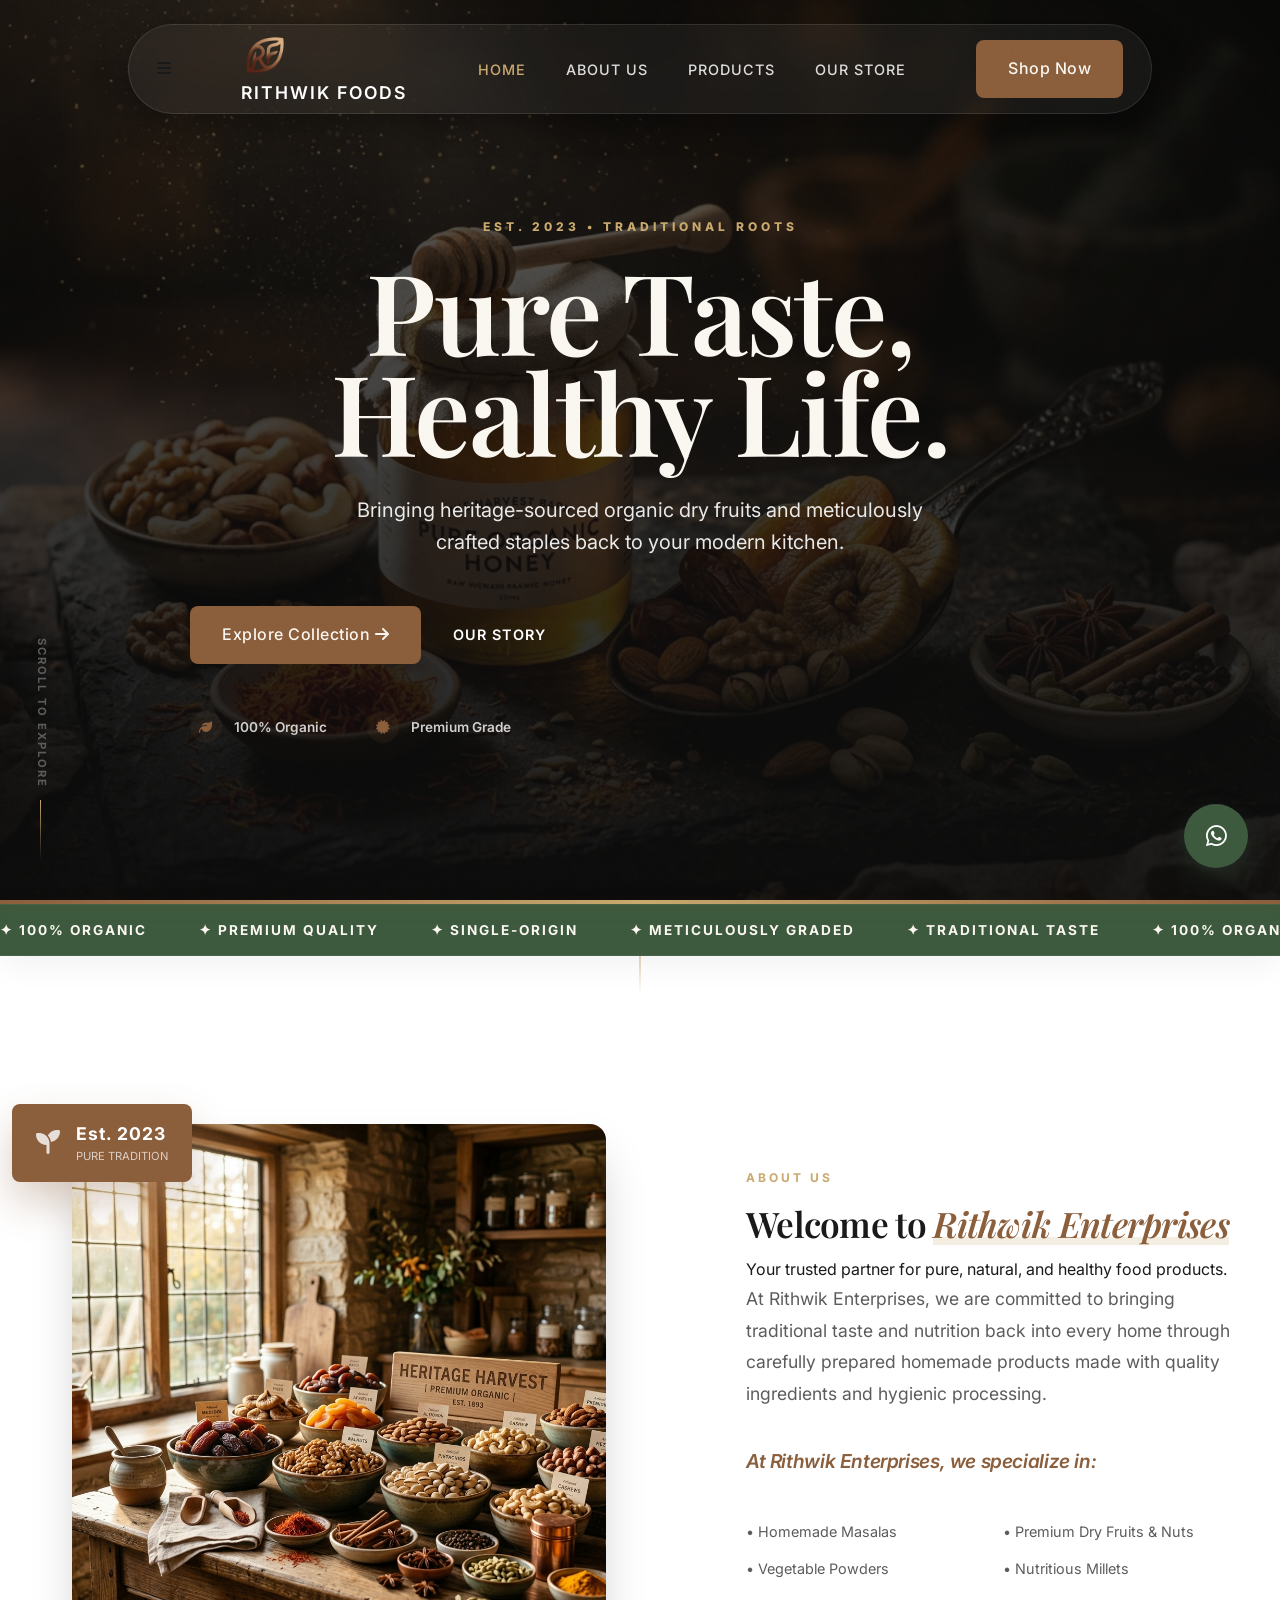
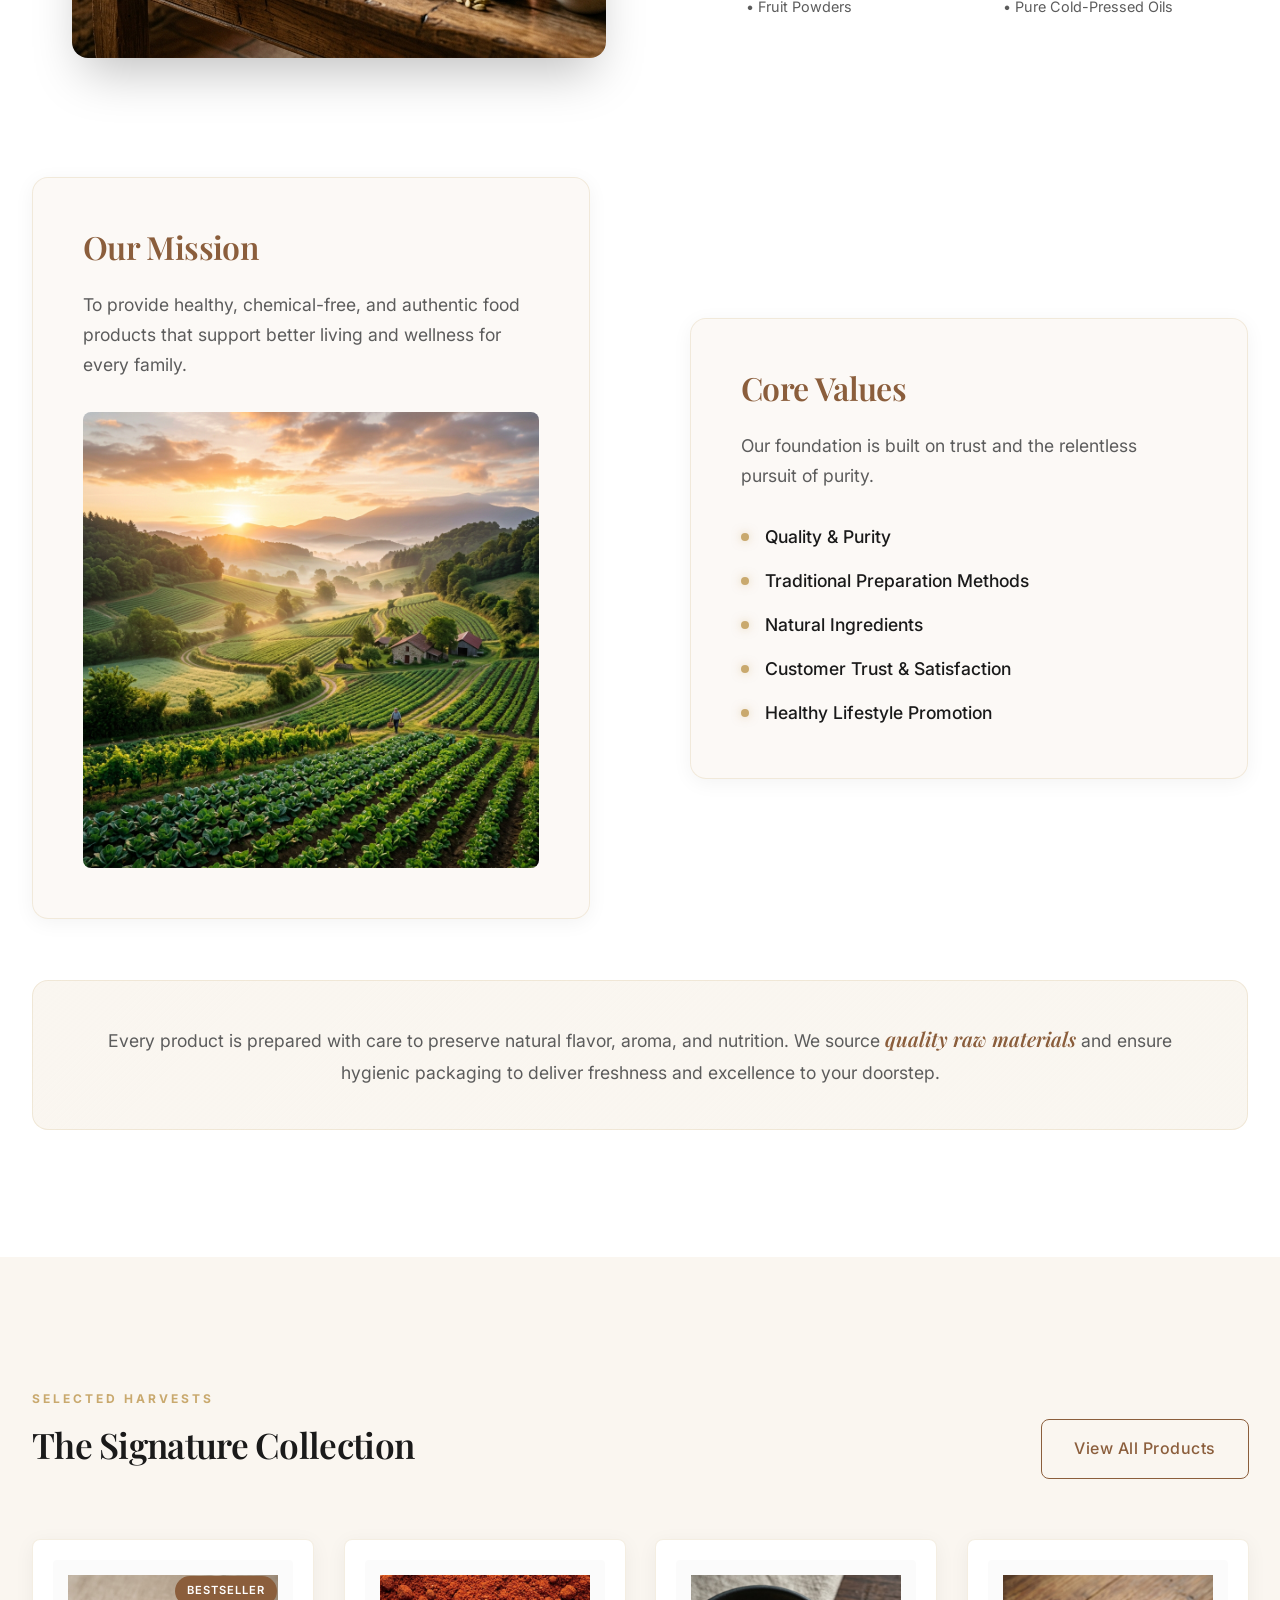
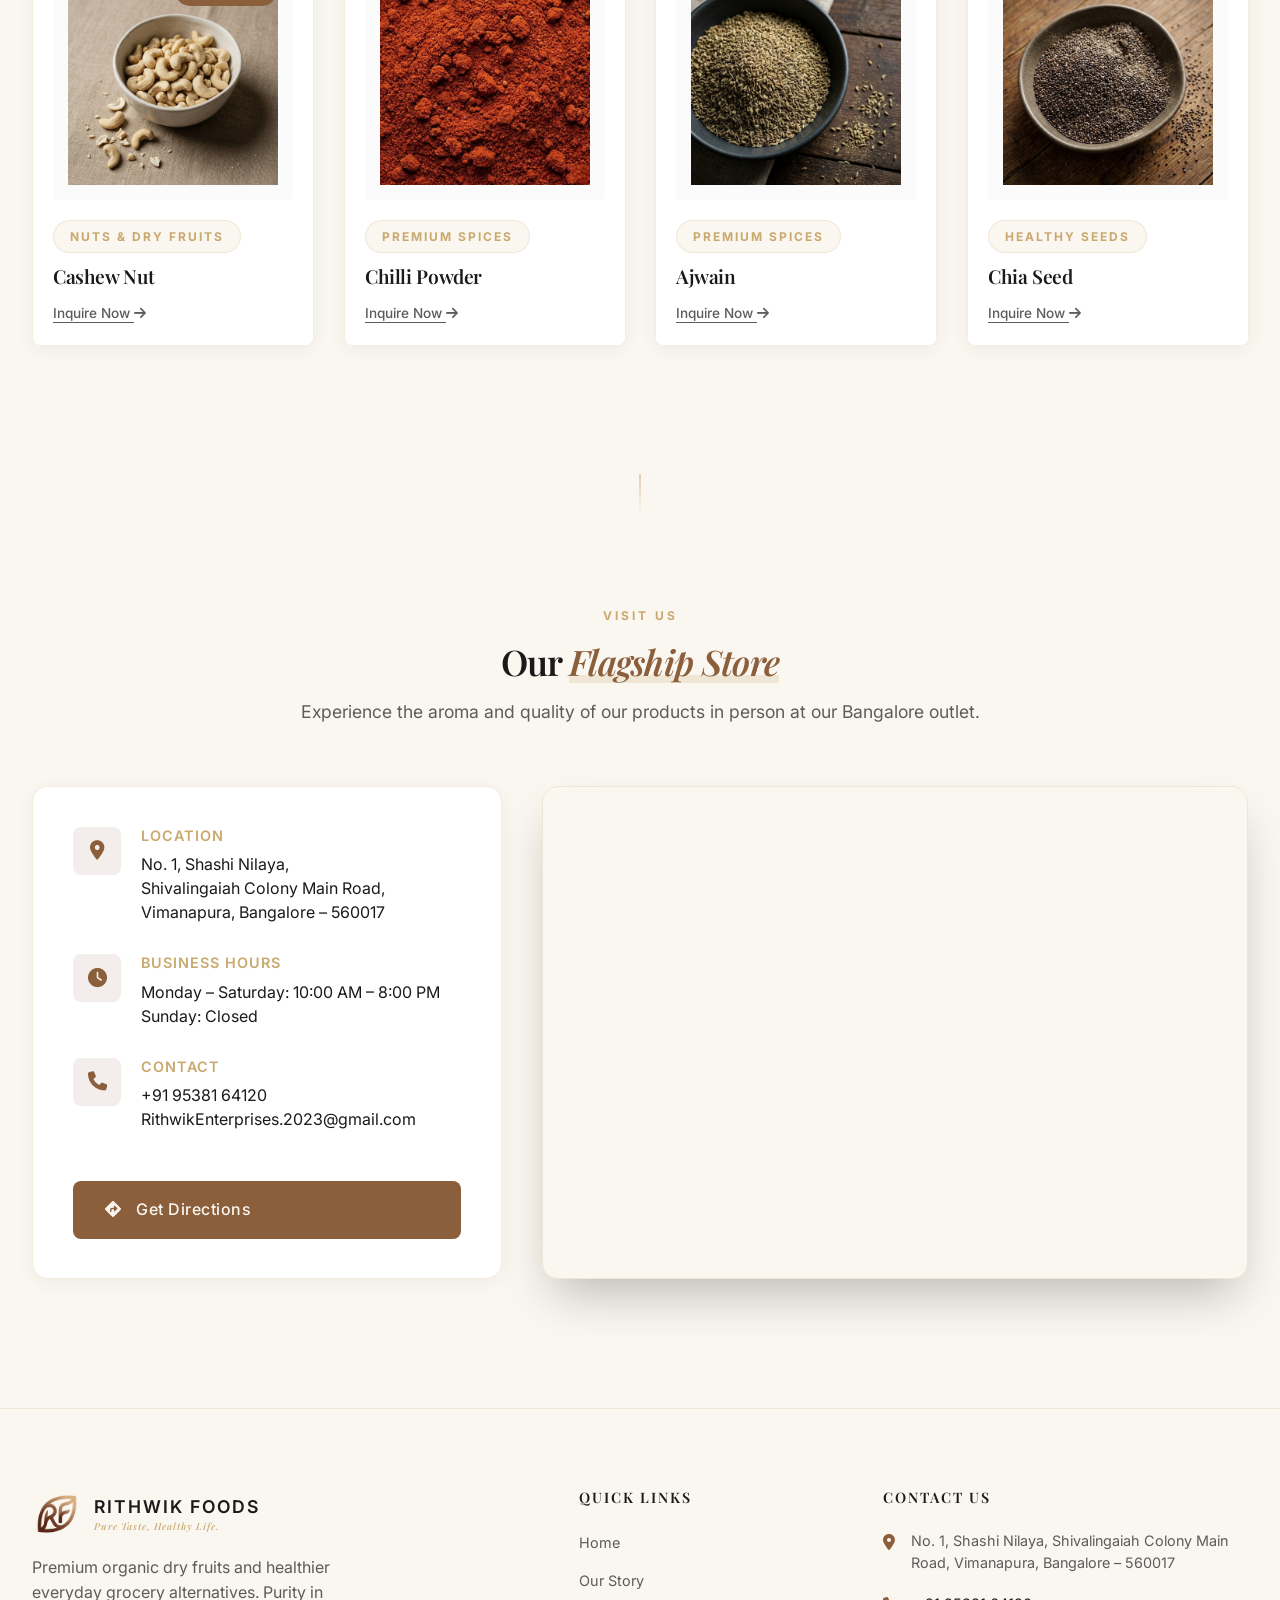
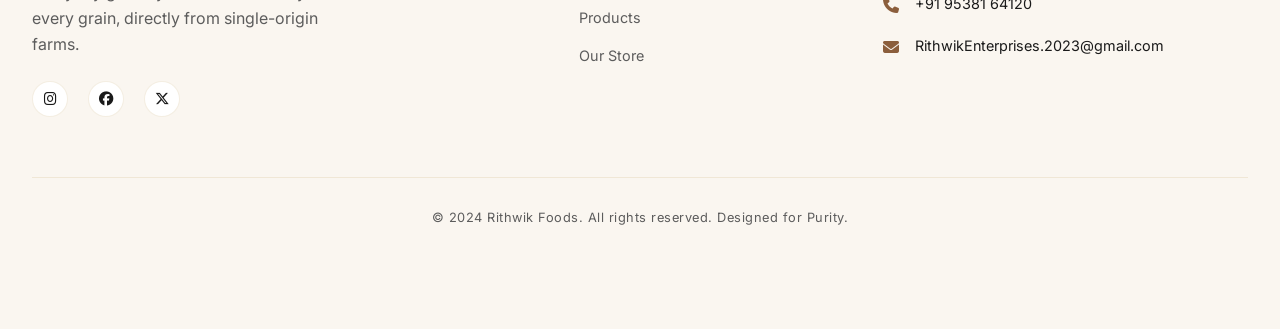
==== index.html @ e60eb33a "Initial commit - Premium Rithwik Foods Website" ====
<!DOCTYPE html>
<html lang="en">
<head>
    <meta charset="UTF-8">
    <meta name="viewport" content="width=device-width, initial-scale=1.0">
    <title>Rithwik Foods | Premium Organic Dry Fruits & Staples</title>
    <meta name="description" content="Discover the purity of heritage-sourced organic dry fruits, honey, and staples. Ethically sourced, meticulously graded.">
    <link rel="stylesheet" href="style.css">
    <link rel="stylesheet" href="https://cdnjs.cloudflare.com/ajax/libs/font-awesome/6.4.0/css/all.min.css">
</head>
<body class="">
    <!-- Header -->
    <div class="nav-wrapper">
        <header id="main-header" class="glass">
            <div class="container nav-container">
                <div class="mobile-toggle">
                    <i class="fa-solid fa-bars"></i>
                </div>
                <a href="index.html" class="logo magnetic">
                    <img src="RF_Logo.png" alt="Rithwik Foods Logo" class="logo-img">
                    <span>RITHWIK FOODS</span>
                </a>
                <nav class="nav-links">
                    <a href="index.html" class="nav-link active">Home</a>
                    <a href="#about" class="nav-link">About Us</a>
                    <a href="collection.html" class="nav-link">Products</a>
                    <a href="#store" class="nav-link">Our Store</a>
                </nav>
                <div class="nav-actions">
                    <a href="collection.html" class="btn btn-primary btn-shop-desktop magnetic">Shop Now</a>
                </div>
            </div>
        </header>
    </div>

    <!-- Premium Hero Section -->
    <section class="hero-premium">
        <div class="hero-background-glow"></div>
        <div class="hero-shape-overlay"></div>
        <div class="container">
            <div class="hero-premium-content">
                <div class="hero-text-content reveal reveal-up">
                    <div class="hero-eyebrow">EST. 2023 • TRADITIONAL ROOTS</div>
                    <h1 class="hero-title-main">
                        <span class="text-line">Pure Taste,</span>
                        <span class="text-line italic-line">Healthy Life.</span>
                    </h1>
                    <p class="hero-subtitle">Bringing heritage-sourced organic dry fruits and meticulously crafted staples back to your modern kitchen.</p>
                    <div class="hero-actions">
                        <div class="action-group">
                            <a href="collection.html" class="btn btn-primary magnetic">
                                <span>Explore Collection</span>
                                <i class="fa-solid fa-arrow-right"></i>
                            </a>
                            <a href="#about" class="btn btn-link" style="color: white;">Our Story</a>
                        </div>
                        <div class="hero-credentials">
                            <div class="cred-item">
                                <span class="cred-icon"><i class="fa-solid fa-leaf"></i></span>
                                <span style="color: rgba(255,255,255,0.8);">100% Organic</span>
                            </div>
                            <div class="cred-item">
                                <span class="cred-icon"><i class="fa-solid fa-certificate"></i></span>
                                <span style="color: rgba(255,255,255,0.8);">Premium Grade</span>
                            </div>
                        </div>
                    </div>
                </div>
            </div>
        </div>
        <div class="hero-scroll-indicator">
            <span class="scroll-text">Scroll to Explore</span>
            <div class="scroll-line"></div>
        </div>
    </section>
    
    <!-- Brand Strip -->
    <div class="brand-strip"></div>

    <!-- Marquee Strip -->
    <div class="marquee-strip">
        <div class="marquee-content">
            <span>✦ 100% ORGANIC</span>
            <span>✦ PREMIUM QUALITY</span>
            <span>✦ SINGLE-ORIGIN</span>
            <span>✦ METICULOUSLY GRADED</span>
            <span>✦ TRADITIONAL TASTE</span>
            <span>✦ 100% ORGANIC</span>
            <span>✦ PREMIUM QUALITY</span>
            <span>✦ SINGLE-ORIGIN</span>
            <span>✦ METICULOUSLY GRADED</span>
            <span>✦ TRADITIONAL TASTE</span>
            <span>✦ 100% ORGANIC</span>
            <span>✦ PREMIUM QUALITY</span>
            <span>✦ SINGLE-ORIGIN</span>
            <span>✦ METICULOUSLY GRADED</span>
            <span>✦ TRADITIONAL TASTE</span>
        </div>
    </div>
    <!-- Editorial Heritage Section -->
    <section id="about" class="editorial-section section-padding">
        <div class="section-connector"></div>
        <div class="container">
            <div class="editorial-grid" style="margin-bottom: 80px;">
                <div class="editorial-image-wrapper reveal reveal-left">
                    <div class="editorial-image-composition">
                        <div class="image-main">
                            <img src="about_heritage_rithwik_1778415149823.png" alt="Rithwik Heritage">
                        </div>
                        <div class="editorial-badge-premium">
                            <div class="badge-icon"><i class="fa-solid fa-seedling"></i></div>
                            <div class="badge-text">
                                <strong>Est. 2023</strong>
                                <span>Pure Tradition</span>
                            </div>
                        </div>
                    </div>
                </div>
                
                <div class="editorial-content reveal reveal-right stagger-1">
                    <div class="section-badge">About Us</div>
                    <h2 class="section-title">Welcome to <span class="text-highlight">Rithwik Enterprises</span></h2>
                    <p class="editorial-lead">Your trusted partner for pure, natural, and healthy food products.</p>
                    <p class="editorial-body">At Rithwik Enterprises, we are committed to bringing traditional taste and nutrition back into every home through carefully prepared homemade products made with quality ingredients and hygienic processing.</p>
                    
                    <div class="about-specialization">
                        <h4 style="margin-bottom: 24px; color: var(--color-primary); font-size: 1.2rem; font-family: var(--font-serif); font-style: italic;">At Rithwik Enterprises, we specialize in:</h4>
                        <div class="editorial-features" style="grid-template-columns: 1fr 1fr; display: grid; gap: 12px;">
                            <div class="feature-item">
                                <div class="feature-text"><p>• Homemade Masalas</p></div>
                                <div class="feature-text"><p>• Vegetable Powders</p></div>
                                <div class="feature-text"><p>• Fruit Powders</p></div>
                            </div>
                            <div class="feature-item">
                                <div class="feature-text"><p>• Premium Dry Fruits & Nuts</p></div>
                                <div class="feature-text"><p>• Nutritious Millets</p></div>
                                <div class="feature-text"><p>• Pure Cold-Pressed Oils</p></div>
                            </div>
                        </div>
                    </div>
                </div>
            </div>

            <div class="about-grid reveal reveal-up">
                <div class="about-card">
                    <h3 class="card-title">Our Mission</h3>
                    <p class="mission-text">To provide healthy, chemical-free, and authentic food products that support better living and wellness for every family.</p>
                    <div class="image-container" style="border-radius: var(--rounded-md); overflow: hidden; margin-top: 20px;">
                        <img src="mission_bg_rithwik_1778415164890.png" alt="Our Mission">
                    </div>
                </div>
                <div class="about-card">
                    <h3 class="card-title">Core Values</h3>
                    <p class="mission-text">Our foundation is built on trust and the relentless pursuit of purity.</p>
                    <ul class="premium-list">
                        <li><span class="list-dot"></span> Quality & Purity</li>
                        <li><span class="list-dot"></span> Traditional Preparation Methods</li>
                        <li><span class="list-dot"></span> Natural Ingredients</li>
                        <li><span class="list-dot"></span> Customer Trust & Satisfaction</li>
                        <li><span class="list-dot"></span> Healthy Lifestyle Promotion</li>
                    </ul>
                </div>
            </div>

            <div class="about-closing reveal reveal-up" style="margin-top: 60px;">
                <p>Every product is prepared with care to preserve natural flavor, aroma, and nutrition. We source <span class="highlight-text" style="color: var(--color-primary); font-weight: 600;">quality raw materials</span> and ensure hygienic packaging to deliver freshness and excellence to your doorstep.</p>
            </div>
        </div>
    </section>

    <!-- Refined Collection Preview -->
    <section class="collection-section section-padding">
        <div class="container">
            <div class="collection-header reveal reveal-up">
                <div class="collection-header-text">
                    <div class="section-badge">Selected Harvests</div>
                    <h2 class="section-title">The Signature Collection</h2>
                </div>
                <a href="collection.html" class="btn btn-outline magnetic">View All Products</a>
            </div>

            <div class="premium-products-grid">
                <!-- Product 1 -->
                <div class="product-card-premium reveal reveal-up stagger-1">
                    <div class="image-container">
                        <img src="assets/collection/Cashew nut.png" alt="Cashew Nut">
                        <div class="card-badge">Bestseller</div>
                    </div>
                    <div class="card-content">
                        <span class="category-tag">Nuts & Dry Fruits</span>
                        <h3>Cashew Nut</h3>
                        <a href="https://wa.me/919538164120" class="inquire-link">Inquire Now <i class="fa-solid fa-arrow-right"></i></a>
                    </div>
                </div>
                <!-- Product 2 -->
                <div class="product-card-premium reveal reveal-up stagger-2">
                    <div class="image-container">
                        <img src="assets/collection/Chilli powder.png" alt="Chilli Powder">
                    </div>
                    <div class="card-content">
                        <span class="category-tag">Premium Spices</span>
                        <h3>Chilli Powder</h3>
                        <a href="https://wa.me/919538164120" class="inquire-link">Inquire Now <i class="fa-solid fa-arrow-right"></i></a>
                    </div>
                </div>
                <!-- Product 3 -->
                <div class="product-card-premium reveal reveal-up stagger-3">
                    <div class="image-container">
                        <img src="assets/collection/Ajwain.png" alt="Ajwain">
                    </div>
                    <div class="card-content">
                        <span class="category-tag">Premium Spices</span>
                        <h3>Ajwain</h3>
                        <a href="https://wa.me/919538164120" class="inquire-link">Inquire Now <i class="fa-solid fa-arrow-right"></i></a>
                    </div>
                </div>
                <!-- Product 4 -->
                <div class="product-card-premium reveal reveal-up stagger-4">
                    <div class="image-container">
                        <img src="assets/collection/Chia seed.png" alt="Chia Seed">
                    </div>
                    <div class="card-content">
                        <span class="category-tag">Healthy Seeds</span>
                        <h3>Chia Seed</h3>
                        <a href="https://wa.me/919538164120" class="inquire-link">Inquire Now <i class="fa-solid fa-arrow-right"></i></a>
                    </div>
                </div>
            </div>
        </div>
    </section>


    <!-- Our Store Section -->
    <section id="store" class="store-section section-padding">
        <div class="section-connector"></div>
        <div class="container">
            <div class="store-header reveal reveal-up">
                <div class="section-badge">Visit Us</div>
                <h2 class="section-title">Our <span class="text-highlight">Flagship Store</span></h2>
                <p class="store-lead">Experience the aroma and quality of our products in person at our Bangalore outlet.</p>
            </div>

            <div class="store-grid">
                <div class="store-info reveal reveal-left">
                    <div class="info-card">
                        <div class="info-item">
                            <div class="info-icon"><i class="fa-solid fa-location-dot"></i></div>
                            <div class="info-text">
                                <h4>Location</h4>
                                <p>No. 1, Shashi Nilaya,<br>Shivalingaiah Colony Main Road,<br>Vimanapura, Bangalore – 560017</p>
                            </div>
                        </div>
                        <div class="info-item">
                            <div class="info-icon"><i class="fa-solid fa-clock"></i></div>
                            <div class="info-text">
                                <h4>Business Hours</h4>
                                <p>Monday – Saturday: 10:00 AM – 8:00 PM<br>Sunday: Closed</p>
                            </div>
                        </div>
                        <div class="info-item">
                            <div class="info-icon"><i class="fa-solid fa-phone"></i></div>
                            <div class="info-text">
                                <h4>Contact</h4>
                                <p>+91 95381 64120<br>RithwikEnterprises.2023@gmail.com</p>
                            </div>
                        </div>
                        <a href="https://maps.app.goo.gl/PeWBkyhcnqWd5tHr6" target="_blank" class="btn btn-primary magnetic" style="margin-top: 20px; width: 100%;">
                            <i class="fa-solid fa-diamond-turn-right" style="margin-right: 10px;"></i>
                            Get Directions
                        </a>
                    </div>
                </div>

                <div class="store-map-wrapper reveal reveal-right">
                    <div class="map-container">
                        <iframe 
                            src="https://www.google.com/maps/embed?pb=!1m18!1m12!1m3!1d3888.118968984364!2d77.6547614758532!3d12.963444387351082!2m3!1f0!2f0!3f0!3m2!1i1024!2i768!4f13.1!3m3!1m2!1s0x3bae1157f4955555%3A0xe5a36376510e470b!2sShivalingaiah%20Colony%2C%20Vimanapura%2C%20Bengaluru%2C%20Karnataka%20560017!5e0!3m2!1sen!2sin!4v1715426000000!5m2!1sen!2sin" 
                            width="100%" 
                            height="450" 
                            style="border:0;" 
                            allowfullscreen="" 
                            loading="lazy" 
                            referrerpolicy="no-referrer-when-downgrade">
                        </iframe>
                    </div>
                </div>
            </div>
        </div>
    </section>

    <footer class="main-footer">
        <div class="container">
            <div class="footer-grid">
                <!-- Column 1: Brand -->
                <div class="footer-column footer-brand">
                    <a href="index.html" class="logo" style="margin-bottom: 0;">
                        <img src="RF_Logo.png" alt="Rithwik Foods Logo" class="logo-img">
                        <div style="display: flex; flex-direction: column;">
                            <span>RITHWIK FOODS</span>
                            <small class="tagline" style="font-size: 0.6rem; color: var(--color-tertiary); margin-top: -2px;">Pure Taste, Healthy Life.</small>
                        </div>
                    </a>
                    <p>Premium organic dry fruits and healthier everyday grocery alternatives. Purity in every grain, directly from single-origin farms.</p>
                    <div class="social-links">
                        <a href="#" aria-label="Instagram"><i class="fa-brands fa-instagram"></i></a>
                        <a href="#" aria-label="Facebook"><i class="fa-brands fa-facebook"></i></a>
                        <a href="#" aria-label="Twitter"><i class="fa-brands fa-x-twitter"></i></a>
                    </div>
                </div>

                <!-- Column 2: Quick Links -->
                <div class="footer-column">
                    <h4>Quick Links</h4>
                    <ul class="footer-links">
                        <li><a href="index.html">Home</a></li>
                        <li><a href="index.html#story">Our Story</a></li>
                        <li><a href="collection.html">Products</a></li>
                        <li><a href="index.html#store">Our Store</a></li>
                    </ul>
                </div>

                <!-- Column 3: Contact -->
                <div class="footer-column">
                    <h4>Contact Us</h4>
                    <ul class="footer-contact-list">
                        <li class="footer-contact-item">
                            <i class="fa-solid fa-location-dot"></i>
                            <span>No. 1, Shashi Nilaya, Shivalingaiah Colony Main Road, Vimanapura, Bangalore – 560017</span>
                        </li>
                        <li class="footer-contact-item">
                            <i class="fa-solid fa-phone"></i>
                            <a href="tel:+919538164120">+91 95381 64120</a>
                        </li>
                        <li class="footer-contact-item">
                            <i class="fa-solid fa-envelope"></i>
                            <a href="mailto:RithwikEnterprises.2023@gmail.com">RithwikEnterprises.2023@gmail.com</a>
                        </li>
                    </ul>
                </div>
            </div>
            <div class="footer-bottom">
                <p>&copy; 2024 Rithwik Foods. All rights reserved. Designed for Purity.</p>
            </div>
        </div>
    </footer>



    <!-- WhatsApp FAB -->
    <a href="https://wa.me/919538164120" class="whatsapp-fab">
        <i class="fa-brands fa-whatsapp"></i>
    </a>

    <script src="main.js"></script>
    <style>
        /* Section specific overrides */
        @media (min-width: 1024px) {
            #hero-grid {
                grid-template-columns: 1fr 1fr;
            }
            #story-grid {
                grid-template-columns: 1fr 1fr;
            }
        }
    </style>
</body>
</html>
---- style.css ----
/* 
  Rithwik Foods - Premium Organic Design System
  Derived from design.md
*/

@import url('https://fonts.googleapis.com/css2?family=Inter:wght@300;400;500;600&family=Playfair+Display:ital,wght@0,400;0,600;0,700;1,400&display=swap');

:root {
    /* Colors */
    --color-background: #FAF6F0;
    --color-primary: #8B5E3C;
    --color-secondary: #3D5A3E;
    --color-tertiary: #C9A96E;
    --color-text-main: #1A1A1A;
    --color-text-muted: #5C5C5C;
    --color-white: #FFFFFF;

    /* Rounded Corners */
    --rounded-sm: 4px;
    --rounded-md: 8px;
    --rounded-lg: 16px;
    --rounded-full: 9999px;

    /* Spacing */
    --spacing-sm: 8px;
    --spacing-md: 16px;
    --spacing-lg: 32px;
    --spacing-xl: 64px;
    --spacing-xxl: 128px;

    /* Shadows & Effects */
    --shadow-soft: 0 4px 20px rgba(0, 0, 0, 0.05);
    --shadow-premium: 0 10px 40px rgba(139, 94, 60, 0.1);
    --shadow-deep: 0 25px 50px -12px rgba(0, 0, 0, 0.25);
    --glass-bg: rgba(250, 246, 240, 0.6);
    --glass-border: rgba(201, 169, 110, 0.2);
    --glass-shine: linear-gradient(135deg, rgba(255,255,255,0.4) 0%, transparent 50%, rgba(255,255,255,0.1) 100%);
    
    /* Animation Easing */
    --ease-premium: cubic-bezier(0.19, 1, 0.22, 1);
    --ease-out-expo: cubic-bezier(0.16, 1, 0.3, 1);
    --ease-in-out-expo: cubic-bezier(0.87, 0, 0.13, 1);
}

* {
    margin: 0;
    padding: 0;
    box-sizing: border-box;
    -webkit-font-smoothing: antialiased;
}

html {
    scroll-behavior: smooth;
}

body {
    background-color: var(--color-background);
    color: var(--color-text-main);
    font-family: 'Inter', sans-serif;
    line-height: 1.6;
    overflow-x: hidden;
}

/* Simplified Grain Overlay */
body::after {
    content: "";
    position: fixed;
    top: 0;
    left: 0;
    width: 100%;
    height: 100%;
    background-image: url("data:image/svg+xml,%3Csvg viewBox='0 0 200 200' xmlns='http://www.w3.org/2000/svg'%3E%3Cfilter id='noiseFilter'%3E%3CfeTurbulence type='fractalNoise' baseFrequency='0.65' numOctaves='3' stitchTiles='stitch'/%3E%3C/filter%3E%3Crect width='100%25' height='100%25' filter='url(%23noiseFilter)' opacity='0.05'/%3E%3C/svg%3E");
    pointer-events: none;
    z-index: 9999;
    opacity: 0.15;
}


h1, h2, h3, h4, .font-serif {
    font-family: 'Playfair Display', serif;
    font-weight: 600;
    letter-spacing: -0.02em;
    line-height: 1.2;
}

h1 {
    font-size: clamp(3rem, 8vw, 5rem);
    margin-bottom: 0.5em;
}

h2 {
    font-size: clamp(2rem, 5vw, 3rem);
    margin-bottom: 0.5em;
}

a {
    text-decoration: none;
    color: inherit;
    transition: all 0.3s ease;
}

ul {
    list-style: none;
}

img {
    max-width: 100%;
    display: block;
}

/* Layout Utilities */
.container {
    max-width: 1440px;
    margin: 0 auto;
    padding: 0 var(--spacing-lg);
}

.section-padding {
    padding: var(--spacing-xl) 0;
    position: relative;
}

/* Section Connector */
.section-connector {
    position: absolute;
    top: -40px;
    left: 50%;
    transform: translateX(-50%);
    width: 1px;
    height: 80px;
    background: linear-gradient(to bottom, transparent, var(--color-tertiary), transparent);
    z-index: 5;
}

@media (min-width: 1024px) {
    .section-padding {
        padding: var(--spacing-xxl) 0;
    }
}

/* Buttons */
.btn {
    display: inline-flex;
    align-items: center;
    justify-content: center;
    padding: 16px 32px;
    border-radius: var(--rounded-md);
    font-weight: 500;
    cursor: pointer;
    transition: all 0.4s cubic-bezier(0.165, 0.84, 0.44, 1);
    border: none;
    font-family: 'Inter', sans-serif;
    letter-spacing: 0.5px;
}

.btn-primary {
    background-color: var(--color-primary);
    color: var(--color-background);
}

.btn-primary:hover {
    background-color: var(--color-tertiary);
    transform: translateY(-4px) scale(1.02);
    box-shadow: 0 20px 40px rgba(139, 94, 60, 0.2);
}

.btn-outline {
    background-color: transparent;
    border: 1px solid var(--color-primary);
    color: var(--color-primary);
}

.btn-outline:hover {
    background-color: var(--color-primary);
    color: var(--color-background);
}

/* Animations - Smooth AF Implementation */
.reveal {
    opacity: 0;
    will-change: transform, opacity;
    transition: transform 1.4s cubic-bezier(0.19, 1, 0.22, 1), 
                opacity 1.4s cubic-bezier(0.19, 1, 0.22, 1);
}

.reveal-up {
    transform: translateY(60px);
}

.reveal-down {
    transform: translateY(-60px);
}

.reveal-left {
    transform: translateX(-60px);
}

.reveal-right {
    transform: translateX(60px);
}

.reveal-zoom {
    transform: scale(0.95);
}

.reveal.active {
    opacity: 1;
    transform: translate(0) scale(1);
}

/* Premium Product Card Global Style */
.product-card-premium {
    background: var(--color-white);
    border-radius: var(--rounded-md);
    padding: 20px;
    border: 1px solid var(--glass-border);
    transition: all 0.6s cubic-bezier(0.165, 0.84, 0.44, 1);
    display: flex;
    flex-direction: column;
    height: 100%;
    box-shadow: var(--shadow-soft);
}

.product-card-premium:hover {
    transform: translateY(-10px);
    box-shadow: var(--shadow-premium);
    border-color: var(--color-tertiary);
}

.product-card-premium .image-container {
    position: relative;
    aspect-ratio: 1/1;
    overflow: hidden;
    border-radius: var(--rounded-sm);
    margin-bottom: 20px;
    background: #fbfbfb;
}

.product-card-premium img {
    width: 100%;
    height: 100%;
    object-fit: contain;
    padding: 15px;
    transition: transform 1.2s cubic-bezier(0.19, 1, 0.22, 1);
}

.product-card-premium:hover img {
    transform: scale(1.08);
}

.category-tag {
    display: inline-block;
    font-size: 0.75rem;
    text-transform: uppercase;
    letter-spacing: 2px;
    color: var(--color-tertiary);
    margin-bottom: 12px;
    font-weight: 700;
    background: rgba(201, 169, 110, 0.1);
    padding: 6px 16px;
    border-radius: var(--rounded-full);
    border: 1px solid rgba(201, 169, 110, 0.2);
}

.product-card-premium h3 {
    font-size: 1.2rem;
    margin-bottom: 12px;
    color: var(--color-text-main);
}

.product-card-premium .inquire-link {
    margin-top: auto;
    font-size: 0.85rem;
    color: var(--color-text-muted);
    text-decoration: underline;
    text-underline-offset: 4px;
    font-weight: 500;
}

.product-card-premium .inquire-link:hover {
    color: var(--color-primary);
}



/* Hero Product Spotlight */
.spotlight-section {
    background-color: var(--color-background);
    overflow: hidden;
}

.spotlight-grid {
    display: grid;
    grid-template-columns: 1fr 1.2fr;
    gap: 80px;
    align-items: center;
    min-height: 80vh;
}

.spotlight-title {
    font-size: clamp(3rem, 10vw, 5.5rem);
    line-height: 0.85;
    margin-bottom: 40px;
    color: var(--color-primary);
}

.spotlight-stats {
    display: flex;
    gap: 48px;
    margin: 48px 0;
}

.stat {
    display: flex;
    flex-direction: column;
}

.stat-value {
    font-family: 'Playfair Display', serif;
    font-size: 2.5rem;
    color: var(--color-secondary);
    font-weight: 700;
}

.stat-label {
    font-size: 0.75rem;
    text-transform: uppercase;
    letter-spacing: 2px;
    color: var(--color-text-muted);
}

.spotlight-visual {
    position: relative;
    display: flex;
    justify-content: center;
    align-items: center;
}

.floating-product-clean {
    position: relative;
    z-index: 2;
    width: 100%;
    max-width: 400px;
}

.product-clean-img {
    width: 100%;
    height: auto;
    filter: drop-shadow(0 20px 40px rgba(0,0,0,0.15));
    border-radius: var(--rounded-md);
}

/* Split Text Reveal Base */
.char {
    display: inline-block;
    opacity: 0;
    transform: translateY(100%) rotateX(-90deg);
    transition: all 0.8s cubic-bezier(0.23, 1, 0.32, 1);
}

.reveal.active .char {
    opacity: 1;
    transform: translateY(0) rotateX(0deg);
}

/* Mobile Adjustments for All Sections */
@media (max-width: 1023px) {
    .nav-wrapper {
        top: 0;
    }

    header#main-header {
        min-width: 100%;
        border-radius: 0;
        top: 0;
        padding: 12px 20px;
    }

    .hero-clean {
        padding-top: 100px;
        min-height: auto;
    }
    
    .hero-container {
        grid-template-columns: 1fr;
        gap: 40px;
        text-align: center;
    }

    .hero-visual-side {
        order: -1;
    }

    .hero-title {
        font-size: clamp(2.5rem, 12vw, 3.5rem);
    }

    .hero-desc {
        margin: 0 auto 32px;
    }
    
    .hero-actions {
        justify-content: center;
    }

    .visual-composition {
        height: 350px;
    }

    .spotlight-grid {
        grid-template-columns: 1fr;
        gap: 48px;
    }
}


/* WhatsApp FAB */
.whatsapp-fab {
    position: fixed;
    bottom: 100px; /* Moved up to clear bottom nav on mobile */
    right: 20px;
    width: 56px;
    height: 56px;
    background-color: var(--color-secondary);
    color: white;
    border-radius: var(--rounded-full);
    display: flex;
    align-items: center;
    justify-content: center;
    box-shadow: 0 10px 25px rgba(61, 90, 62, 0.3);
    z-index: 1000;
    cursor: pointer;
    transition: all 0.3s cubic-bezier(0.175, 0.885, 0.32, 1.275);
    animation: fab-pulse 2s infinite;
}

@media (min-width: 1024px) {
    .whatsapp-fab {
        bottom: 32px;
        right: 32px;
        width: 64px;
        height: 64px;
    }
}

.whatsapp-fab:hover {
    transform: scale(1.15) rotate(5deg);
    background-color: #2D422E;
}

@keyframes fab-pulse {
    0% {
        box-shadow: 0 0 0 0 rgba(61, 90, 62, 0.4);
        transform: scale(1);
    }
    70% {
        box-shadow: 0 0 0 15px rgba(61, 90, 62, 0);
        transform: scale(1.05);
    }
    100% {
        box-shadow: 0 0 0 0 rgba(61, 90, 62, 0);
        transform: scale(1);
    }
}

.whatsapp-fab i {
    font-size: 24px;
}

/* Floating Island Navigation */
.nav-wrapper {
    position: fixed;
    top: 12px; /* Even tighter top offset */
    left: 0;
    width: 100%;
    z-index: 1000;
    display: flex;
    justify-content: center;
    pointer-events: none;
    transition: all 0.6s var(--ease-premium);
}

header#main-header {
    width: auto;
    min-width: 80%; /* Slightly smaller width */
    max-width: 1100px;
    border-radius: var(--rounded-full);
    padding: 6px 28px; /* Even more compact padding */
    pointer-events: auto;
    background: rgba(255, 255, 255, 0.05); /* Very subtle initial state */
    backdrop-filter: blur(12px);
    -webkit-backdrop-filter: blur(12px);
    border: 1px solid rgba(255, 255, 255, 0.1);
    transition: all 0.5s var(--ease-premium);
    transform-origin: center top;
}

/* Header Scrolled State - Moved lower for priority */
header.scrolled, header.scrolled-permanent {
    min-width: 75%;
    padding: 8px 32px;
    background: rgba(255, 255, 255, 0.99) !important; /* Near solid white */
    box-shadow: 0 10px 30px rgba(0, 0, 0, 0.08), 0 4px 6px rgba(0, 0, 0, 0.04);
    border-color: rgba(139, 94, 60, 0.15) !important;
    border: 1px solid var(--color-tertiary) !important;
}

.nav-container {
    display: flex;
    align-items: center;
    justify-content: space-between;
    width: 100%;
    padding: 0 !important;
}

.logo {
    display: flex;
    align-items: center;
    gap: 12px;
    text-decoration: none;
    color: var(--color-white);
    transition: all 0.4s var(--ease-premium);
}

.logo-img {
    height: 48px; 
    width: auto;
    object-fit: contain;
    transition: all 0.4s var(--ease-premium);
}

.logo:hover .logo-img {
    transform: scale(1.05) rotate(-2deg);
}

header.scrolled .logo, header.scrolled-permanent .logo {
    color: var(--color-text-main) !important;
}

header.scrolled .logo-img {
    transform: scale(0.95);
}

/* For footer */
footer .logo {
    color: var(--color-text-main);
}

footer .logo-img {
    height: 50px;
    filter: none;
}

.logo span {
    font-size: 1.1rem;
    letter-spacing: 2px;
    font-weight: 600;
}

/* --- Marquee Strip --- */
.marquee-strip {
    background-color: var(--color-secondary);
    color: var(--color-background);
    padding: 12px 0;
    overflow: hidden;
    white-space: nowrap;
    border-top: 1px solid rgba(255, 255, 255, 0.05);
    border-bottom: 1px solid rgba(255, 255, 255, 0.05);
    box-shadow: 0 10px 30px rgba(0,0,0,0.05);
    z-index: 10;
    position: relative;
}

/* --- Brand Strip --- */
.brand-strip {
    height: 4px;
    width: 100%;
    background: linear-gradient(to right, var(--color-primary), var(--color-tertiary), var(--color-primary));
    position: relative;
    z-index: 15;
    box-shadow: 0 4px 15px rgba(139, 94, 60, 0.2);
}

.marquee-content {
    display: inline-block;
    animation: marquee 20s linear infinite;
}

.marquee-content span {
    font-size: 0.85rem;
    font-weight: 700;
    letter-spacing: 2px;
    margin-right: 3rem;
}

@keyframes marquee {
    from {
        transform: translateX(0);
    }
    to {
        transform: translateX(-33.3333%);
    }
}

/* --- Premium Hero Section Overhaul --- */
/* --- Premium Hero Section Redesign --- */
.hero-premium {
    position: relative;
    min-height: 100vh;
    display: flex;
    align-items: center;
    padding-top: 140px; /* Increased padding to clear header */
    padding-bottom: 80px;
    background: #0D0D0D; /* Dark cinematic background */
    color: var(--color-background);
    overflow: hidden;
}

.hero-premium::before {
    content: "";
    position: absolute;
    top: 0;
    left: 0;
    width: 100%;
    height: 100%;
    background-image: url('assets/luxury_spices_dark_hero.png');
    background-size: cover;
    background-position: center;
    opacity: 0.6;
    z-index: 0;
}

.hero-premium::after {
    content: "";
    position: absolute;
    top: 0;
    left: 0;
    width: 100%;
    height: 100%;
    background: linear-gradient(to bottom, rgba(13,13,13,0.4) 0%, rgba(13,13,13,0.9) 100%);
    z-index: 1;
}

.hero-shape-overlay {
    position: absolute;
    top: -10%;
    right: -10%;
    width: 60%;
    height: 120%;
    background: linear-gradient(135deg, rgba(201, 169, 110, 0.05) 0%, transparent 100%);
    border-radius: 40% 60% 70% 30% / 40% 50% 60% 50%;
    filter: blur(80px);
    z-index: 1;
    animation: shape-morph 20s infinite alternate linear;
}

@keyframes shape-morph {
    0% { border-radius: 40% 60% 70% 30% / 40% 50% 60% 50%; transform: rotate(0deg); }
    100% { border-radius: 60% 40% 30% 70% / 50% 60% 40% 60%; transform: rotate(15deg); }
}

.hero-eyebrow {
    font-size: 0.75rem;
    font-weight: 800;
    letter-spacing: 4px;
    color: var(--color-tertiary);
    margin-bottom: 24px;
    text-transform: uppercase;
    display: block;
}

.hero-premium-content {
    display: flex;
    flex-direction: column;
    align-items: center;
    justify-content: center;
    text-align: center;
    position: relative;
    z-index: 10;
    max-width: 900px;
    margin: 0 auto;
}

.hero-title-main {
    font-size: clamp(4rem, 12vw, 7rem);
    line-height: 0.9;
    margin-bottom: 32px;
}

.hero-subtitle {
    font-size: 1.25rem;
    max-width: 600px;
    margin: 0 auto 48px;
    opacity: 0.9;
    color: var(--color-white);
}

.action-group {
    display: flex;
    align-items: center;
    gap: 32px;
    margin-bottom: 48px;
}

.btn-link {
    font-size: 0.9rem;
    font-weight: 600;
    text-transform: uppercase;
    letter-spacing: 1px;
    color: var(--color-text-main);
    padding: 0;
    position: relative;
}

.btn-link::after {
    content: "";
    position: absolute;
    bottom: -4px;
    left: 0;
    width: 0;
    height: 2px;
    background: var(--color-primary);
    transition: width 0.3s var(--ease-premium);
}

.btn-link:hover::after {
    width: 100%;
}

.hero-credentials {
    display: flex;
    gap: 40px;
}

.cred-item {
    display: flex;
    align-items: center;
    gap: 12px;
    font-size: 0.85rem;
    font-weight: 600;
    color: var(--color-text-muted);
}

.cred-icon {
    width: 32px;
    height: 32px;
    background: rgba(139, 94, 60, 0.1);
    border-radius: 50%;
    display: flex;
    align-items: center;
    justify-content: center;
    color: var(--color-primary);
}

.hero-main-visual {
    position: relative;
}

.main-asset {
    position: relative;
    z-index: 5;
    filter: drop-shadow(0 30px 60px rgba(0,0,0,0.12));
}

.floating-element {
    position: absolute;
    font-size: 1.5rem;
    color: var(--color-tertiary);
    opacity: 0.4;
    z-index: 3;
    animation: float-random 10s infinite ease-in-out;
}

.leaf-1 { top: 0; right: 10%; animation-delay: 0s; }
.leaf-2 { bottom: 10%; left: 0; animation-delay: -3s; }

@keyframes float-random {
    0%, 100% { transform: translate(0, 0) rotate(0deg); }
    33% { transform: translate(15px, -20px) rotate(10deg); }
    66% { transform: translate(-10px, 15px) rotate(-5deg); }
}

.hero-tag-floating {
    position: absolute;
    top: 20%;
    left: -15%;
    background: white;
    padding: 12px 20px;
    border-radius: var(--rounded-lg);
    box-shadow: 0 15px 35px rgba(0,0,0,0.08);
    display: flex;
    align-items: center;
    gap: 12px;
    z-index: 6;
    animation: gentle-float 6s infinite ease-in-out;
}

.tag-label {
    font-size: 0.75rem;
    font-weight: 800;
    text-transform: uppercase;
    letter-spacing: 1px;
    color: var(--color-primary);
}

.tag-dots {
    display: flex;
    gap: 4px;
}

.tag-dots span {
    width: 4px;
    height: 4px;
    background: var(--color-tertiary);
    border-radius: 50%;
}

.hero-scroll-indicator {
    position: absolute;
    bottom: 40px;
    left: var(--spacing-lg);
    display: flex;
    flex-direction: column;
    align-items: center;
    gap: 12px;
    z-index: 10;
}

.scroll-text {
    font-size: 0.7rem;
    font-weight: 700;
    text-transform: uppercase;
    letter-spacing: 2px;
    writing-mode: vertical-rl;
    color: var(--color-text-muted);
}

.scroll-line {
    width: 1px;
    height: 60px;
    background: linear-gradient(to bottom, var(--color-tertiary), transparent);
}

/* --- Editorial Grid Overhaul --- */
.editorial-image-composition {
    position: relative;
    padding: 40px;
}

.image-main {
    border-radius: var(--rounded-lg);
    overflow: hidden;
    box-shadow: var(--shadow-deep);
    z-index: 2;
    position: relative;
}

.image-secondary {
    position: absolute;
    bottom: -20px;
    right: -20px;
    width: 50%;
    border-radius: var(--rounded-md);
    overflow: hidden;
    box-shadow: var(--shadow-premium);
    z-index: 3;
    border: 4px solid white;
}

.editorial-badge-premium {
    position: absolute;
    top: 20px;
    left: -20px;
    background: var(--color-primary);
    color: white;
    padding: 16px 24px;
    border-radius: var(--rounded-md);
    display: flex;
    align-items: center;
    gap: 16px;
    z-index: 4;
    box-shadow: 0 20px 40px rgba(139, 94, 60, 0.3);
}

.badge-icon {
    font-size: 1.5rem;
    opacity: 0.8;
}

.badge-text {
    display: flex;
    flex-direction: column;
}

.badge-text strong {
    font-size: 1.1rem;
    letter-spacing: 1px;
}

.badge-text span {
    font-size: 0.7rem;
    text-transform: uppercase;
    opacity: 0.7;
}

.text-highlight {
    color: var(--color-primary);
    font-style: italic;
    position: relative;
}

.text-highlight::after {
    content: "";
    position: absolute;
    bottom: 2px;
    left: 0;
    width: 100%;
    height: 8px;
    background: rgba(201, 169, 110, 0.2);
    z-index: -1;
}

.editorial-features {
    display: grid;
    grid-template-columns: 1fr 1fr;
    gap: 32px;
    margin-top: 48px;
}

.feature-item {
    display: flex;
    flex-direction: column;
    gap: 16px;
}

.feature-icon {
    font-size: 1.8rem;
    color: var(--color-tertiary);
}

.feature-text h3 {
    font-size: 1.1rem;
    margin-bottom: 8px;
}

.feature-text p {
    font-size: 0.9rem;
    color: var(--color-text-muted);
    line-height: 1.5;
}

@media (max-width: 768px) {
    .editorial-features {
        grid-template-columns: 1fr;
    }
}
/* --- Mobile Navigation Overrides --- */
@media (max-width: 1024px) {
    .hero-premium-content {
        grid-template-columns: 1fr;
        text-align: center;
        gap: 60px;
        padding-top: 40px;
    }

    .hero-eyebrow {
        margin-bottom: 16px;
    }

    .hero-title-main {
        margin-bottom: 24px;
    }

    .hero-subtitle {
        margin: 0 auto 32px;
    }

    .hero-actions {
        align-items: center;
    }

    .action-group {
        flex-direction: column;
        gap: 16px;
        width: 100%;
    }

    .action-group .btn {
        width: 100%;
    }

    .hero-credentials {
        flex-direction: column;
        gap: 16px;
        align-items: center;
    }

    .hero-tag-floating {
        left: 5%;
        top: 10%;
    }

    .hero-scroll-indicator {
        display: none;
    }
}

/* --- Editorial Grid (Legacy removed) --- */
.editorial-section {
    background-color: var(--color-white);
    position: relative;
}

.editorial-grid {
    display: grid;
    grid-template-columns: 1.1fr 0.9fr;
    gap: 100px;
    align-items: center;
}

.section-badge {
    display: inline-block;
    color: var(--color-tertiary);
    text-transform: uppercase;
    letter-spacing: 3px;
    font-size: 0.75rem;
    font-weight: 700;
    margin-bottom: 16px;
}
    margin-bottom: 20px;
    border-bottom: 2px solid var(--color-tertiary);
    padding-bottom: 4px;
}

.editorial-lead {
    font-family: 'Playfair Display', serif;
    font-size: 1.6rem;
    color: var(--color-primary);
    line-height: 1.4;
    margin-bottom: 24px;
}

.editorial-body {
    font-size: 1.1rem;
    color: var(--color-text-muted);
    line-height: 1.8;
    margin-bottom: 40px;
}

.editorial-features {
    display: flex;
    flex-direction: column;
    gap: 24px;
}

@media (max-width: 1024px) {
    .editorial-grid {
        grid-template-columns: 1fr;
        gap: 50px;
    }
    .editorial-content {
        padding-right: 0;
    }
}

/* --- Premium Products Grid --- */
.collection-section {
    background-color: var(--color-background);
}

.collection-header {
    display: flex;
    justify-content: space-between;
    align-items: flex-end;
    margin-bottom: 60px;
}

.premium-products-grid {
    display: grid;
    grid-template-columns: repeat(auto-fill, minmax(280px, 1fr));
    gap: 30px;
}

.card-badge {
    position: absolute;
    top: 16px;
    right: 16px;
    background: var(--color-primary);
    color: white;
    padding: 6px 12px;
    border-radius: var(--rounded-full);
    font-size: 0.7rem;
    font-weight: 600;
    text-transform: uppercase;
    letter-spacing: 1px;
    z-index: 10;
}

@media (max-width: 768px) {
    .collection-header {
        flex-direction: column;
        align-items: flex-start;
        gap: 20px;
    }
}

/* Brand Marquee */
.brand-marquee {
    background: var(--color-primary);
    color: var(--color-white);
    padding: 20px 0;
    overflow: hidden;
    white-space: nowrap;
    position: relative;
    z-index: 10;
}

.marquee-track {
    display: inline-block;
    animation: marquee-scroll-track 60s linear infinite;
}

.marquee-track span {
    font-size: 0.8rem;
    font-weight: 700;
    letter-spacing: 3px;
    text-transform: uppercase;
    padding: 0 40px;
}

@keyframes marquee-scroll-track {
    from { transform: translateX(0); }
    to { transform: translateX(-50%); }
}


@media (max-width: 1023px) {
    header.scrolled, header.scrolled-permanent {
        min-width: 100% !important;
        border-radius: 0 !important;
        left: 0 !important;
        padding: 12px 20px !important;
    }
}

/* --- Store Section Premium Styling --- */
.store-grid-premium {
    transition: all 0.5s ease;
}

.store-card-info {
    border: 1px solid var(--glass-border);
}

.contact-details-premium p {
    color: var(--color-text-main);
    font-size: 0.95rem;
    line-height: 1.4;
}

@media (max-width: 768px) {
    .store-grid-premium {
        grid-template-columns: 1fr;
    }
    .store-card-info {
        padding: 32px !important;
    }
}

/* Magnetic Element Hover State */
.magnetic {
    display: inline-block;
    will-change: transform;
    transition: transform 0.2s cubic-bezier(0.23, 1, 0.32, 1);
}

.nav-links {
    display: none;
    gap: 40px;
}

@media (min-width: 1024px) {
    .nav-links {
        display: flex;
    }
}

.nav-link {
    font-size: 0.9rem;
    font-weight: 500;
    text-transform: uppercase;
    letter-spacing: 1px;
    color: rgba(255, 255, 255, 0.85); /* Light color for dark hero */
}

.nav-link:hover, .nav-link.active {
    color: var(--color-tertiary);
}

/* Specific visibility fix for collection page where header is always white */
.scrolled-permanent .nav-link, .scrolled .nav-link {
    color: var(--color-text-main) !important;
}

.scrolled-permanent .logo, .scrolled .logo {
    color: var(--color-text-main) !important;
}

.scrolled .nav-link:hover, .scrolled-permanent .nav-link:hover,
.scrolled .nav-link.active, .scrolled-permanent .nav-link.active {
    color: var(--color-primary) !important;
}

.scrolled .logo span, .scrolled-permanent .logo span {
    color: var(--color-text-main) !important;
}

.scrolled .logo-img, .scrolled-permanent .logo-img {
    filter: none !important;
}

/* Ensure mobile toggle is visible on scrolled header */
.scrolled .mobile-toggle, .scrolled-permanent .mobile-toggle {
    color: var(--color-text-main) !important;
}

.nav-actions {
    display: flex;
    align-items: center;
    gap: 24px;
}

.nav-icon {
    font-size: 1.2rem;
    cursor: pointer;
}

/* Glassmorphism Classes */
.glass {
    background: var(--glass-bg);
    backdrop-filter: blur(8px);
    -webkit-backdrop-filter: blur(8px);
    border: 1px solid var(--glass-border);
}



/* Mobile Header Adjustments */
@media (max-width: 1023px) {
    header {
        background: var(--color-white);
        padding: 16px 0;
        border-bottom: 1px solid var(--glass-border);
    }

    .nav-actions .btn-shop-desktop {
        display: none;
    }
    
    .mobile-toggle {
        display: block !important;
        font-size: 1.2rem;
        cursor: pointer;
        color: var(--color-text-main);
        z-index: 10;
    }
    
    .logo img {
        height: 32px;
    }

    .logo span {
        font-size: 0.85rem;
        letter-spacing: 3px;
    }

    .nav-links.show {
        display: flex;
        flex-direction: column;
        position: absolute;
        top: 100%;
        left: 0;
        width: 100%;
        background: var(--glass-bg);
        backdrop-filter: blur(15px);
        -webkit-backdrop-filter: blur(15px);
        padding: 40px var(--spacing-lg);
        gap: 24px;
        border-bottom: 1px solid var(--glass-border);
        box-shadow: 0 15px 30px rgba(0,0,0,0.05);
        z-index: 100;
        animation: slideDown 0.4s cubic-bezier(0.165, 0.84, 0.44, 1);
    }

    @keyframes slideDown {
        from { opacity: 0; transform: translateY(-10px); }
        to { opacity: 1; transform: translateY(0); }
    }
}



/* Section Title Styling */
.section-title-wrapper {
    text-align: center;
    margin-bottom: 48px;
}

.section-title {
    font-size: 2.2rem;
    margin-bottom: 12px;
}

.title-divider {
    width: 40px;
    height: 2px;
    background-color: var(--color-tertiary);
    margin: 0 auto;
}

/* Our Story Mobile */
.story-text {
    text-align: center;
    margin-top: 32px;
}

.read-more-link {
    color: var(--color-primary);
    font-weight: 600;
    font-size: 0.8rem;
    letter-spacing: 1px;
    display: inline-flex;
    align-items: center;
    gap: 8px;
    margin-top: 24px;
}

/* Collection Grid Asymmetric */
.collection-grid-asymmetric {
    display: grid;
    grid-template-columns: 1fr 1fr;
    grid-auto-rows: 160px;
    gap: 12px;
}

.collection-card {
    position: relative;
    border-radius: var(--rounded-md);
    overflow: hidden;
    box-shadow: var(--shadow-soft);
    transition: all 0.5s cubic-bezier(0.165, 0.84, 0.44, 1);
}

.collection-card:hover {
    transform: translateY(-8px);
    box-shadow: var(--shadow-premium);
}

.premium-badge {
    position: absolute;
    top: 16px;
    left: 16px;
    background: var(--color-tertiary);
    color: var(--color-text-main);
    padding: 6px 12px;
    font-size: 0.65rem;
    font-weight: 700;
    text-transform: uppercase;
    letter-spacing: 1px;
    border-radius: 4px;
    z-index: 10;
    backdrop-filter: blur(4px);
    border: 1px solid rgba(255, 255, 255, 0.2);
}

.collection-card img {
    width: 100%;
    height: 100%;
    object-fit: cover;
}

.card-tall {
    grid-row: span 2;
}

.card-overlay {
    position: absolute;
    bottom: 0;
    left: 0;
    width: 100%;
    padding: 16px;
    background: linear-gradient(to top, rgba(0,0,0,0.6), transparent);
    color: var(--color-white);
}

.card-info {
    display: flex;
    justify-content: space-between;
    align-items: center;
}

.card-info h3 {
    font-size: 0.8rem;
    letter-spacing: 1px;
    margin: 0;
}

.card-info i {
    font-size: 1.1rem;
    opacity: 0.8;
}

/* Traceability Section */
.traceability-section {
    background-color: #F8F3ED; /* Slight variation from bg */
}

.traceability-card {
    background-color: #EFE6DD;
    padding: 48px 24px;
    border-radius: var(--rounded-lg);
    text-align: center;
}

.trace-icon {
    font-size: 1.5rem;
    color: var(--color-primary);
    margin-bottom: 20px;
}

.traceability-card h2 {
    font-size: 1.8rem;
    margin-bottom: 16px;
}

.traceability-card p {
    color: var(--color-text-muted);
    margin-bottom: 32px;
    font-size: 0.95rem;
}

.btn-trace {
    border: 1px solid var(--color-primary);
    color: var(--color-primary);
    padding: 12px 24px;
    font-size: 0.8rem;
    letter-spacing: 1px;
}

/* Heritage Section Premium Styles */
.heritage-intro {
    max-width: 1000px;
    margin: 0 auto 80px;
    text-align: center;
}

.heritage-intro .display-title {
    font-size: clamp(2.5rem, 6vw, 4.5rem);
    margin: 20px 0 40px;
    color: var(--color-primary);
}

.about-overview {
    margin-bottom: 60px;
}

.about-overview .lead-text {
    font-family: 'Playfair Display', serif;
    font-size: 1.8rem;
    color: var(--color-secondary);
    line-height: 1.4;
    margin-bottom: 24px;
    font-style: italic;
}

.about-overview .overview-desc {
    font-size: 1.15rem;
    color: var(--color-text-muted);
    line-height: 1.8;
    max-width: 800px;
    margin: 0 auto;
}

.about-grid {
    display: grid;
    grid-template-columns: 1fr;
    gap: 30px;
    margin-bottom: 60px;
    text-align: left;
}

@media (min-width: 1024px) {
    .about-grid {
        grid-template-columns: 1fr 1.2fr;
        gap: 40px;
    }
}

.about-card {
    padding: 30px;
    border-radius: var(--rounded-lg);
    background: var(--glass-bg);
    border: 1px solid var(--glass-border);
    box-shadow: var(--shadow-soft);
    transition: transform 0.5s ease, box-shadow 0.5s ease;
}

@media (min-width: 768px) {
    .about-card {
        padding: 50px;
    }
}

.about-card:hover {
    transform: translateY(-8px);
    box-shadow: var(--shadow-premium);
}

.about-card .card-title {
    font-size: 1.75rem;
    color: var(--color-primary);
    margin-bottom: 20px;
}

@media (min-width: 768px) {
    .about-card .card-title {
        font-size: 2rem;
        margin-bottom: 24px;
    }
}

.about-card .sub-title {
    font-size: 1.3rem;
    color: var(--color-secondary);
    margin-bottom: 16px;
    font-family: 'Playfair Display', serif;
}

.about-card .mission-text {
    font-size: 1.1rem;
    color: var(--color-text-muted);
    line-height: 1.7;
    margin-bottom: 32px;
}

.premium-list {
    display: flex;
    flex-direction: column;
    gap: 16px;
}

.premium-list li {
    display: flex;
    align-items: center;
    font-size: 1.1rem;
    color: var(--color-text-main);
    font-weight: 500;
}

.list-dot {
    width: 8px;
    height: 8px;
    border-radius: 50%;
    background-color: var(--color-tertiary);
    margin-right: 16px;
    box-shadow: 0 0 10px rgba(201, 169, 110, 0.5);
}

.about-closing {
    padding: 40px;
    border-radius: var(--rounded-lg);
    background: linear-gradient(135deg, var(--color-background) 0%, rgba(201,169,110,0.1) 100%);
    border: 1px solid var(--glass-border);
    text-align: center;
    font-size: 1.1rem;
    color: var(--color-text-muted);
    line-height: 1.8;
}

.about-closing .highlight-text {
    color: var(--color-primary);
    font-weight: 600;
    font-size: 1.25rem;
    font-family: 'Playfair Display', serif;
    font-style: italic;
}

/* Philosophy Section */
.philosophy-grid {
    display: grid;
    grid-template-columns: repeat(3, 1fr);
    gap: 40px;
}

.philosophy-card {
    padding: 60px 40px;
    background: white;
    border-radius: var(--rounded-lg);
    box-shadow: var(--shadow-soft);
    position: relative;
    border: 1px solid var(--glass-border);
    transition: all 0.4s ease;
}

.philosophy-card:hover {
    transform: translateY(-10px);
    box-shadow: var(--shadow-premium);
    border-color: var(--color-tertiary);
}

.card-num {
    font-family: 'Playfair Display', serif;
    font-size: 3rem;
    color: rgba(139, 94, 60, 0.1);
    position: absolute;
    top: 20px;
    right: 30px;
    font-weight: 700;
}

.philosophy-card h4 {
    font-size: 1.5rem;
    margin-bottom: 16px;
    color: var(--color-primary);
}

.philosophy-card p {
    font-size: 0.95rem;
    color: var(--color-text-muted);
}

/* Mission Section V2 */
.mission-section-v2 {
    position: relative;
    height: 100vh;
    min-height: 800px;
    overflow: hidden;
    display: flex;
    align-items: center;
    background: #000;
}

.mission-parallax-bg {
    position: absolute;
    top: 0;
    left: 0;
    width: 100%;
    height: 120%; /* Extra height for parallax */
    background-size: cover;
    background-position: center;
    z-index: 1;
}

.mission-overlay-gradient {
    position: absolute;
    top: 0;
    left: 0;
    width: 100%;
    height: 100%;
    background: radial-gradient(circle at center, transparent 20%, rgba(0,0,0,0.8) 100%);
    z-index: 2;
}

.mission-glass-card {
    position: relative;
    z-index: 3;
    max-width: 800px;
    margin: 0 auto;
    padding: 80px;
    background: rgba(255, 255, 255, 0.05);
    backdrop-filter: blur(20px);
    -webkit-backdrop-filter: blur(20px);
    border: 1px solid rgba(255, 255, 255, 0.1);
    border-radius: var(--rounded-lg);
    text-align: center;
    color: white;
}

.mission-glass-card h2 {
    font-size: clamp(2.5rem, 5vw, 4rem);
    margin: 32px 0;
}

.mission-glass-card p {
    font-size: 1.2rem;
    line-height: 1.8;
    opacity: 0.9;
    margin-bottom: 48px;
}

.mission-stats {
    display: flex;
    justify-content: center;
    gap: 60px;
    border-top: 1px solid rgba(255,255,255,0.1);
    padding-top: 40px;
}

.mission-stat {
    display: flex;
    flex-direction: column;
}

.mission-stat .num {
    font-family: 'Playfair Display', serif;
    font-size: 2.5rem;
    color: var(--color-tertiary);
    font-weight: 700;
}

.mission-stat .label {
    font-size: 0.75rem;
    text-transform: uppercase;
    letter-spacing: 2px;
    opacity: 0.6;
}

@media (max-width: 1024px) {
    .heritage-content-grid {
        grid-template-columns: 1fr;
    }
    
    .bento-grid {
        grid-template-columns: 1fr;
        grid-auto-rows: auto;
    }
    
    .bento-main, .bento-wide {
        grid-column: auto;
        grid-row: auto;
    }
    
    .bento-item {
        height: 350px;
    }
    
    .philosophy-grid {
        grid-template-columns: 1fr;
    }
    
    .mission-glass-card {
        padding: 40px 20px;
    }
    
    .mission-stats {
        gap: 30px;
        flex-wrap: wrap;
    }
}


/* Main Footer */

.main-footer {
    background-color: var(--color-background);
    padding: 80px 0 100px; /* Space for bottom nav */
    border-top: 1px solid var(--glass-border);
}

.footer-grid {
    display: grid;
    grid-template-columns: 2fr 1fr 1.5fr;
    gap: 60px;
}

.footer-column h4 {
    font-size: 0.9rem;
    text-transform: uppercase;
    letter-spacing: 2px;
    margin-bottom: 24px;
    color: var(--color-text-main);
}

.footer-brand p {
    color: var(--color-text-muted);
    line-height: 1.6;
    margin-top: 16px;
    max-width: 300px;
}

.footer-links {
    list-style: none;
    padding: 0;
}

.footer-links li {
    margin-bottom: 12px;
}

.footer-links a {
    color: var(--color-text-muted);
    font-size: 0.9rem;
    transition: color 0.3s ease;
}

.footer-links a:hover {
    color: var(--color-primary);
}

.footer-contact-list {
    list-style: none;
    padding: 0;
}

.footer-contact-item {
    display: flex;
    gap: 16px;
    margin-bottom: 20px;
    color: var(--color-text-muted);
    font-size: 0.9rem;
    line-height: 1.5;
}

.footer-contact-item i {
    color: var(--color-primary);
    font-size: 1rem;
    margin-top: 4px;
}

.footer-contact-item a {
    color: inherit;
    transition: color 0.3s ease;
}

.footer-contact-item a:hover {
    color: var(--color-primary);
}

.social-links {
    display: flex;
    gap: 20px;
    margin-top: 24px;
}

.social-links a {
    width: 36px;
    height: 36px;
    border-radius: 50%;
    background: white;
    display: flex;
    align-items: center;
    justify-content: center;
    color: var(--color-text-main);
    border: 1px solid var(--glass-border);
    transition: all 0.3s ease;
    font-size: 0.9rem;
}

.social-links a:hover {
    background: var(--color-primary);
    color: white;
    border-color: var(--color-primary);
    transform: translateY(-3px);
}

.footer-bottom {
    margin-top: 60px;
    padding-top: 30px;
    border-top: 1px solid var(--glass-border);
    text-align: center;
    font-size: 0.8rem;
    color: var(--color-text-muted);
    letter-spacing: 0.5px;
}

.footer-contact-item a {
    color: var(--color-text-main);
    text-decoration: none;
    transition: color 0.3s ease;
}

.footer-contact-item a:hover {
    color: var(--color-primary);
}

@media (max-width: 1024px) {
    .footer-grid {
        grid-template-columns: 1fr 1fr;
        gap: 40px;
    }
}

@media (max-width: 768px) {
    .footer-grid {
        grid-template-columns: 1fr;
        gap: 40px;
        text-align: left;
    }
    
    .footer-brand p {
        max-width: 100%;
    }
}

/* Collection Page Layout Overhaul */
#collection-layout {
    display: flex;
    flex-direction: column;
    gap: 40px;
}

/* Category Visual Grid - Enhanced Unique Version */
.category-visual-grid {
    display: flex;
    gap: 16px;
    margin-bottom: 50px;
    height: 350px; /* Increased height for impact */
    transition: all 0.5s ease;
}

.category-card {
    position: relative;
    flex: 1;
    height: 100%;
    border-radius: var(--rounded-lg);
    overflow: hidden;
    cursor: pointer;
    transition: all 0.6s cubic-bezier(0.23, 1, 0.32, 1);
    border: 1px solid var(--glass-border);
}

.category-card.active {
    flex: 2.5; /* Expand the active category */
    border-color: var(--color-primary);
    box-shadow: var(--shadow-premium);
}

.category-card:hover:not(.active) {
    flex: 1.5;
}

.category-card-bg {
    position: absolute;
    top: 0;
    left: 0;
    width: 100%;
    height: 100%;
    background-size: cover;
    background-position: center;
    transition: transform 1.2s cubic-bezier(0.23, 1, 0.32, 1);
    filter: brightness(0.8) saturate(1.2);
}

.category-card:hover .category-card-bg {
    transform: scale(1.1);
    filter: brightness(1);
}

.category-card-overlay {
    position: absolute;
    top: 0;
    left: 0;
    width: 100%;
    height: 100%;
    background: linear-gradient(to top, rgba(0,0,0,0.85) 0%, rgba(0,0,0,0.3) 50%, transparent 100%);
    transition: opacity 0.5s ease;
}

.category-card-content {
    position: absolute;
    bottom: 0;
    left: 0;
    width: 100%;
    padding: 30px;
    color: white;
    z-index: 2;
    transform: translateY(0);
    transition: all 0.5s ease;
}

.category-card-content h3 {
    font-size: 1.5rem;
    margin-bottom: 8px;
    color: white;
    letter-spacing: -0.5px;
    font-weight: 700;
}

.category-card-content p {
    font-size: 0.9rem;
    color: rgba(255, 255, 255, 0.8);
    margin: 0;
    opacity: 0;
    transform: translateY(10px);
    transition: all 0.5s ease 0.1s;
}

.category-card.active .category-card-content p,
.category-card:hover .category-card-content p {
    opacity: 1;
    transform: translateY(0);
}

/* Responsive adjustment for unique grid */
@media (max-width: 768px) {
    .hero-section {
        height: 90vh; /* Increased height for mobile to fit all elements */
    }
    
    .hero-content h1 {
        font-size: 3.5rem;
        margin-bottom: 24px;
    }
    
    .hero-content p {
        font-size: 1rem;
        margin-bottom: 40px;
        max-width: 300px;
    }

    .btn-hero {
        padding: 16px 32px;
        width: 100%;
        max-width: 280px;
    }

    .scroll-indicator {
        bottom: 20px;
    }

    .category-visual-grid {
        flex-direction: column;
        height: auto;
    }
    .category-card {
        height: 140px;
        flex: none !important;
    }
    .category-card.active {
        height: 200px;
    }
}

.category-card-content p {
    font-size: 0.75rem;
    opacity: 0.8;
    text-transform: uppercase;
    letter-spacing: 1px;
}

/* Hover & Active States */
.category-card:hover .category-card-bg {
    transform: scale(1.1);
}

.category-card:hover .category-card-overlay {
    background: linear-gradient(to top, rgba(0,0,0,0.8), rgba(0,0,0,0.4));
}

.category-card:hover .category-card-content {
    transform: translateY(-5px);
}

.category-card.active {
    border-color: var(--color-tertiary);
    box-shadow: 0 0 20px rgba(201, 169, 110, 0.3);
}

.category-card.active::after {
    content: '\f00c';
    font-family: 'Font Awesome 6 Free';
    font-weight: 900;
    position: absolute;
    top: 15px;
    right: 15px;
    background: var(--color-tertiary);
    color: var(--color-text-main);
    width: 24px;
    height: 24px;
    border-radius: 50%;
    display: flex;
    align-items: center;
    justify-content: center;
    font-size: 0.7rem;
    z-index: 3;
    animation: scaleIn 0.3s cubic-bezier(0.175, 0.885, 0.32, 1.275);
}

@keyframes scaleIn {
    from { transform: scale(0); }
    to { transform: scale(1); }
}

@media (max-width: 1024px) {
    .category-visual-grid {
        grid-template-columns: repeat(2, 1fr);
    }
}

@media (max-width: 640px) {
    .category-visual-grid {
        display: flex;
        overflow-x: auto;
        scroll-snap-type: x mandatory;
        padding-bottom: 10px;
        margin: 0 calc(-1 * var(--spacing-lg));
        padding-left: var(--spacing-lg);
        padding-right: var(--spacing-lg);
        gap: 12px;
        -webkit-overflow-scrolling: touch;
    }
    
    .category-card {
        min-width: 240px;
        height: 150px;
        scroll-snap-align: start;
        flex-shrink: 0;
    }
}


.pagination-item {
    width: 40px;
    height: 40px;
    display: flex;
    align-items: center;
    justify-content: center;
    border-radius: var(--rounded-md);
    border: 1px solid var(--glass-border);
    color: var(--color-text-muted);
    font-weight: 500;
    transition: all 0.3s ease;
}

.pagination-item.active {
    background-color: var(--color-primary);
    color: white;
    border-color: var(--color-primary);
}

.pagination-item:hover:not(.active) {
    border-color: var(--color-primary);
    color: var(--color-primary);
}

.product-card:hover h3 {
    color: var(--color-primary);
}

/* Desktop Overrides */
@media (min-width: 1024px) {
    .collection-grid-asymmetric {
        grid-template-columns: repeat(3, 1fr);
        grid-auto-rows: 500px;
        gap: 32px;
    }
    
    .card-tall {
        grid-row: span 1;
    }

    .hero-section {
        height: 100vh;
        text-align: left;
    }

    .hero-content {
        display: flex;
        justify-content: flex-start;
    }

    .hero-content h1 {
        font-size: 5rem;
    }

    .hero-content p {
        margin-left: 0;
        max-width: 500px;
    }

    .hero-overlay {
        background: linear-gradient(to right, rgba(0,0,0,0.6), transparent);
    }
}

.sr-only {
    position: absolute;
    width: 1px;
    height: 1px;
    padding: 0;
    margin: -1px;
    overflow: hidden;
    clip: rect(0,0,0,0);
    border: 0;
}

/* Collection Grid & Cards */
#product-grid {
    display: grid;
    grid-template-columns: repeat(auto-fill, minmax(280px, 1fr));
    gap: 40px 30px;
}

@media (max-width: 640px) {
    #product-grid {
        grid-template-columns: 1fr;
        gap: 24px;
    }
}

/* Removed old category filter bullets */

#product-grid {
    transition: opacity 0.3s ease;
}

.pagination-item:hover {
    background-color: var(--color-tertiary);
    color: white;
    border-color: var(--color-tertiary);
}

/* Tagline Styling */
.tagline {
    font-family: 'Playfair Display', serif;
    font-weight: 500;
    font-style: italic;
    color: var(--color-tertiary);
    letter-spacing: 1px;
}

/* Specialization Grid Premium */
.spec-grid {
    display: grid;
    grid-template-columns: repeat(auto-fit, minmax(280px, 1fr));
    gap: 32px;
    margin-top: 64px;
}

.spec-item {
    background: var(--color-white);
    padding: 48px 32px;
    border-radius: var(--rounded-md);
    border: 1px solid var(--glass-border);
    transition: all 0.6s cubic-bezier(0.19, 1, 0.22, 1);
    text-align: center;
    position: relative;
    overflow: hidden;
}

.spec-item::before {
    content: "";
    position: absolute;
    top: 0;
    left: 0;
    width: 100%;
    height: 100%;
    background: linear-gradient(135deg, var(--color-background) 0%, transparent 100%);
    opacity: 0;
    transition: opacity 0.4s ease;
}

.spec-item:hover::before {
    opacity: 1;
}

.spec-item:hover {
    transform: translateY(-12px);
    border-color: var(--color-tertiary);
    box-shadow: var(--shadow-premium);
}

.spec-item i {
    font-size: 3rem;
    color: var(--color-primary);
    margin-bottom: 32px;
    display: inline-block;
    transition: transform 0.6s cubic-bezier(0.175, 0.885, 0.32, 1.275);
    position: relative;
    z-index: 2;
}

.spec-item:hover i {
    transform: scale(1.2) rotate(8deg);
    color: var(--color-secondary);
}

.spec-item h4 {
    font-size: 1.25rem;
    color: var(--color-text-main);
    margin-bottom: 0;
    position: relative;
    z-index: 2;
}

/* Values Grid Premium */
.values-grid {
    display: grid;
    grid-template-columns: repeat(auto-fit, minmax(240px, 1fr));
    gap: 32px;
    margin-top: 56px;
}

.value-card {
    padding: 32px;
    border-left: 2px solid var(--color-tertiary);
    background: var(--color-background);
    transition: all 0.4s ease;
    border-radius: 0 var(--rounded-md) var(--rounded-md) 0;
}

.value-card:hover {
    background: var(--color-white);
    transform: translateX(10px);
    box-shadow: var(--shadow-soft);
    border-left-width: 6px;
}

/* Mission Values Chips */
.values-chips {
    display: flex;
    flex-wrap: wrap;
    gap: 12px;
    margin: 32px 0;
}

.chip {
    padding: 8px 16px;
    background: rgba(139, 94, 60, 0.05);
    border: 1px solid var(--glass-border);
    border-radius: var(--rounded-full);
    font-size: 0.8rem;
    font-weight: 600;
    color: var(--color-primary);
    transition: all 0.3s ease;
}

.chip:hover {
    background: var(--color-primary);
    color: var(--color-white);
    transform: translateY(-2px);
}

.value-card h4 {
    font-size: 1.1rem;
    margin-bottom: 12px;
    color: var(--color-primary);
}

.value-card p {
    font-size: 0.9rem;
    color: var(--color-text-muted);
    margin: 0;
    line-height: 1.6;
}

/* Why Choose Us List Refined */
.why-list {
    display: grid;
    grid-template-columns: repeat(auto-fit, minmax(280px, 1fr));
    gap: 48px;
    margin-top: 40px;
}

.why-item {
    display: flex;
    gap: 24px;
    align-items: flex-start;
}

.why-item i {
    width: 60px;
    height: 60px;
    background: var(--color-white);
    color: var(--color-primary);
    border-radius: var(--rounded-md);
    display: flex;
    align-items: center;
    justify-content: center;
    flex-shrink: 0;
    font-size: 1.25rem;
    box-shadow: var(--shadow-soft);
    border: 1px solid var(--glass-border);
    transition: all 0.3s ease;
}

.why-item:hover i {
    background: var(--color-primary);
    color: var(--color-white);
    transform: rotate(-5deg) scale(1.1);
}

.why-item div h4 {
    font-size: 1.1rem;
    margin-bottom: 8px;
    color: var(--color-primary);
}

.why-item div p {
    font-size: 0.9rem;
    color: var(--color-text-muted);
    margin: 0;
    line-height: 1.6;
}

/* About Grid Asymmetrical */
@media (min-width: 1024px) {
    .about-grid {
        display: grid;
        grid-template-columns: 1fr 1fr;
        gap: 100px;
        align-items: center;
    }
    
    .about-image-stack {
        position: relative;
    }
    
    .about-main-img {
        width: 100%;
        border-radius: var(--rounded-lg);
        box-shadow: 60px 60px 0 var(--color-background);
        transition: transform 0.6s ease;
    }
    
    .about-image-stack:hover .about-main-img {
        transform: translate(-10px, -10px);
    }
    
    .about-floating-card {
        position: absolute;
        bottom: -40px;
        right: -40px;
        background: var(--color-primary);
        padding: 40px;
        border-radius: var(--rounded-md);
        color: white;
        box-shadow: var(--shadow-premium);
        animation: float 6s infinite ease-in-out;
    }
}

@keyframes float {
    0%, 100% { transform: translateY(0); }
    50% { transform: translateY(-20px); }
}

/* Mission Section V3 - Immersive Visualizer */
.mission-section-v3 {
    position: relative;
    padding: var(--spacing-xxl) 0;
    background: #111;
    color: var(--color-white);
    overflow: hidden;
}

.mission-visual-layer {
    position: absolute;
    top: 0;
    left: 0;
    width: 100%;
    height: 100%;
    z-index: 0;
    pointer-events: none;
}

.orb {
    position: absolute;
    border-radius: 50%;
    filter: blur(80px);
    opacity: 0.3;
    mix-blend-mode: screen;
    animation: orb-pulse 10s infinite alternate;
}

.orb-1 { width: 400px; height: 400px; background: var(--color-primary); top: 10%; left: 10%; }
.orb-2 { width: 300px; height: 300px; background: var(--color-tertiary); bottom: 10%; right: 20%; animation-delay: -2s; }
.orb-3 { width: 250px; height: 250px; background: var(--color-secondary); top: 50%; right: 10%; animation-delay: -4s; }

@keyframes orb-pulse {
    0% { transform: translate(0, 0) scale(1); opacity: 0.2; }
    100% { transform: translate(50px, 30px) scale(1.1); opacity: 0.4; }
}

.mission-grid-v3 {
    display: grid;
    grid-template-columns: 1.2fr 1fr;
    gap: 60px;
    align-items: center;
    position: relative;
    z-index: 1;
}

.mission-main-card {
    background: rgba(255, 255, 255, 0.03);
    padding: 60px;
    border-radius: var(--rounded-lg);
    border: 1px solid rgba(255, 255, 255, 0.1);
    backdrop-filter: blur(10px);
}

.mission-p {
    font-size: 1.2rem;
    line-height: 1.6;
    margin: 32px 0 48px;
    opacity: 0.8;
}

.mission-values-grid {
    display: grid;
    grid-template-columns: repeat(2, 1fr);
    gap: 24px;
}

.value-item {
    background: rgba(255, 255, 255, 0.05);
    padding: 40px 30px;
    text-align: center;
    border-radius: var(--rounded-md);
    border: 1px solid rgba(255, 255, 255, 0.05);
    transition: all 0.4s var(--ease-premium);
    backdrop-filter: blur(5px);
}

.value-item:hover {
    background: rgba(255, 255, 255, 0.1);
    border-color: var(--color-tertiary);
    transform: translateY(-10px);
}

.value-item i {
    font-size: 2.5rem;
    color: var(--color-tertiary);
    margin-bottom: 20px;
}

.value-item h4 {
    font-size: 1.1rem;
    letter-spacing: 1px;
    text-transform: uppercase;
}

/* Horizontal Scroll Enhancements */
.horizontal-scroll-section {
    background: #000;
}

.scroll-item-inner {
    border: 1px solid rgba(255, 255, 255, 0.1);
}

.scroll-item-content .category-tag {
    font-size: 0.8rem;
    opacity: 0.6;
    margin-bottom: 16px;
    display: block;
}

.scroll-item-content h3 {
    font-size: 4rem;
    line-height: 1;
    margin-bottom: 24px;
    font-family: 'Playfair Display', serif;
}

/* Responsive Mission V3 */
@media (max-width: 1023px) {
    .mission-grid-v3 {
        grid-template-columns: 1fr;
    }
    
    .mission-main-card {
        padding: 40px 24px;
    }
    
    .mission-values-grid {
        gap: 16px;
    }
    
    .value-item {
        padding: 30px 20px;
    }
}



/* --- UNIQUE PREMIUM OVERHAUL --- */

/* Atmospheric Layer - Film Grain */
.atmosphere-overlay {
    position: fixed;
    top: 0;
    left: 0;
    width: 100%;
    height: 100%;
    pointer-events: none;
    z-index: 9999;
    opacity: 0.04;
    background-image: url("data:image/svg+xml,%3Csvg viewBox='0 0 200 200' xmlns='http://www.w3.org/2000/svg'%3E%3Cfilter id='noiseFilter'%3E%3CfeTurbulence type='fractalNoise' baseFrequency='0.65' numOctaves='3' stitchTiles='stitch'/%3E%3C/filter%3E%3Crect width='100%25' height='100%25' filter='url(%23noiseFilter)'/%3E%3C/svg%3E");
}

/* Cinematic Hero 2.0 - Deconstructed Typography */
.hero-bg-text {
    perspective: 1000px;
}

.bg-text-large {
    display: inline-block;
    transition: transform 0.1s linear, opacity 0.3s ease;
    will-change: transform, opacity;
    filter: blur(2px);
    mix-blend-mode: overlay;
    opacity: 0.1;
}

/* Floating Macro-Ingredients */
.macro-ingredients-layer {
    position: absolute;
    top: 0;
    left: 0;
    width: 100%;
    height: 100%;
    z-index: 2;
    pointer-events: none;
    overflow: hidden;
}

.macro-ingredient {
    position: absolute;
    width: 200px;
    height: auto;
    filter: drop-shadow(0 20px 40px rgba(0,0,0,0.3));
    will-change: transform;
}

.ingredient-1 { top: 20%; left: -5%; width: 300px; opacity: 0.6; transform: rotate(-15deg); }
.ingredient-2 { top: 60%; right: -5%; width: 250px; opacity: 0.4; transform: rotate(25deg); }
.ingredient-3 { bottom: 10%; left: 15%; width: 150px; opacity: 0.3; transform: rotate(10deg); }

/* Magnetic & Spotlight Cursor */
#custom-cursor {
    width: 20px;
    height: 20px;
    background: var(--color-tertiary);
    border-radius: 50%;
    position: fixed;
    top: 0;
    left: 0;
    pointer-events: none;
    z-index: 10000;
    mix-blend-mode: difference;
    transition: width 0.3s, height 0.3s, background 0.3s;
}

#custom-cursor.active {
    width: 80px;
    height: 80px;
    background: rgba(255, 255, 255, 0.1);
    backdrop-filter: blur(4px);
    border: 1px solid rgba(255, 255, 255, 0.2);
}

/* Liquid Transitions */
.section-connector-organic {
    position: absolute;
    top: -100px;
    left: 0;
    width: 100%;
    height: 200px;
    background: var(--color-background);
    clip-path: ellipse(60% 50% at 50% 100%);
    z-index: 5;
}

/* Hero Section Refinement */
.hero-content-v2 {
    position: relative;
    z-index: 10;
}

.hero-title {
    font-size: clamp(3rem, 8vw, 6rem);
    line-height: 0.9;
    letter-spacing: -2px;
}

.text-accent {
    color: var(--color-tertiary);
    position: relative;
}

.text-accent::after {
    content: '';
    position: absolute;
    bottom: 10px;
    left: 0;
    width: 100%;
    height: 8px;
    background: var(--color-tertiary);
    opacity: 0.2;
    z-index: -1;
}

/* Interactive Bento */
.bento-item {
    overflow: hidden;
    cursor: pointer;
}

.bento-item .bento-overlay {
    background: linear-gradient(to top, rgba(0,0,0,0.8), transparent);
    transition: opacity 0.5s ease;
}

.bento-item:hover .bento-overlay {
    opacity: 0.9;
}

.bento-item:hover .bento-content {
    transform: translateY(-10px);
}

.bento-content {
    transition: transform 0.5s var(--ease-premium);
}

/* Glassmorphism Refinement */
.glass {
    background: rgba(255, 255, 255, 0.05);
    border: 1px solid rgba(255, 255, 255, 0.1);
    box-shadow: 0 8px 32px 0 rgba(0, 0, 0, 0.37);
}

/* Scroll Story Parallax */
.scroll-item {
    perspective: 1500px;
}

.scroll-item-inner {
    transition: transform 0.8s var(--ease-premium);
}

.scroll-item:hover .scroll-item-inner {
    transform: scale(1.02) rotateY(2deg);
}

/* Store Section Styles */
.store-section {
    background-color: var(--color-background);
    position: relative;
    overflow: hidden;
}

.store-header {
    text-align: center;
    max-width: 700px;
    margin: 0 auto 60px;
}

.store-lead {
    font-size: 1.1rem;
    color: var(--color-text-muted);
    margin-top: 15px;
}

.store-grid {
    display: grid;
    grid-template-columns: 1fr 1.5fr;
    gap: 40px;
    align-items: stretch;
}

.store-info {
    display: flex;
    flex-direction: column;
}

.info-card {
    background: var(--color-white);
    padding: 40px;
    border-radius: var(--rounded-lg);
    border: 1px solid var(--glass-border);
    box-shadow: var(--shadow-soft);
    height: 100%;
    display: flex;
    flex-direction: column;
    justify-content: space-between;
}

.info-item {
    display: flex;
    gap: 20px;
    margin-bottom: 30px;
}

.info-icon {
    width: 48px;
    height: 48px;
    background: rgba(139, 94, 60, 0.1);
    border-radius: var(--rounded-md);
    display: flex;
    align-items: center;
    justify-content: center;
    color: var(--color-primary);
    font-size: 1.2rem;
    flex-shrink: 0;
}

.info-text h4 {
    font-family: 'Inter', sans-serif;
    font-size: 0.9rem;
    text-transform: uppercase;
    letter-spacing: 1px;
    color: var(--color-tertiary);
    margin-bottom: 8px;
}

.info-text p {
    font-size: 1rem;
    color: var(--color-text-main);
    line-height: 1.5;
}

.store-map-wrapper {
    width: 100%;
}

.map-container {
    height: 100%;
    min-height: 450px;
    border-radius: var(--rounded-lg);
    overflow: hidden;
    box-shadow: var(--shadow-deep);
    border: 1px solid var(--glass-border);
}

.map-container iframe {
    width: 100%;
    height: 100%;
    filter: grayscale(0.2) contrast(1.1); /* Subtle premium filter */
    transition: filter 0.5s ease;
}

.map-container:hover iframe {
    filter: grayscale(0) contrast(1);
}

/* Mobile Responsiveness for Store Section */
@media (max-width: 1023px) {
    .store-grid {
        grid-template-columns: 1fr;
        gap: 30px;
    }
    
    .info-card {
        padding: 30px;
    }
    
    .map-container {
        min-height: 350px;
    }
}
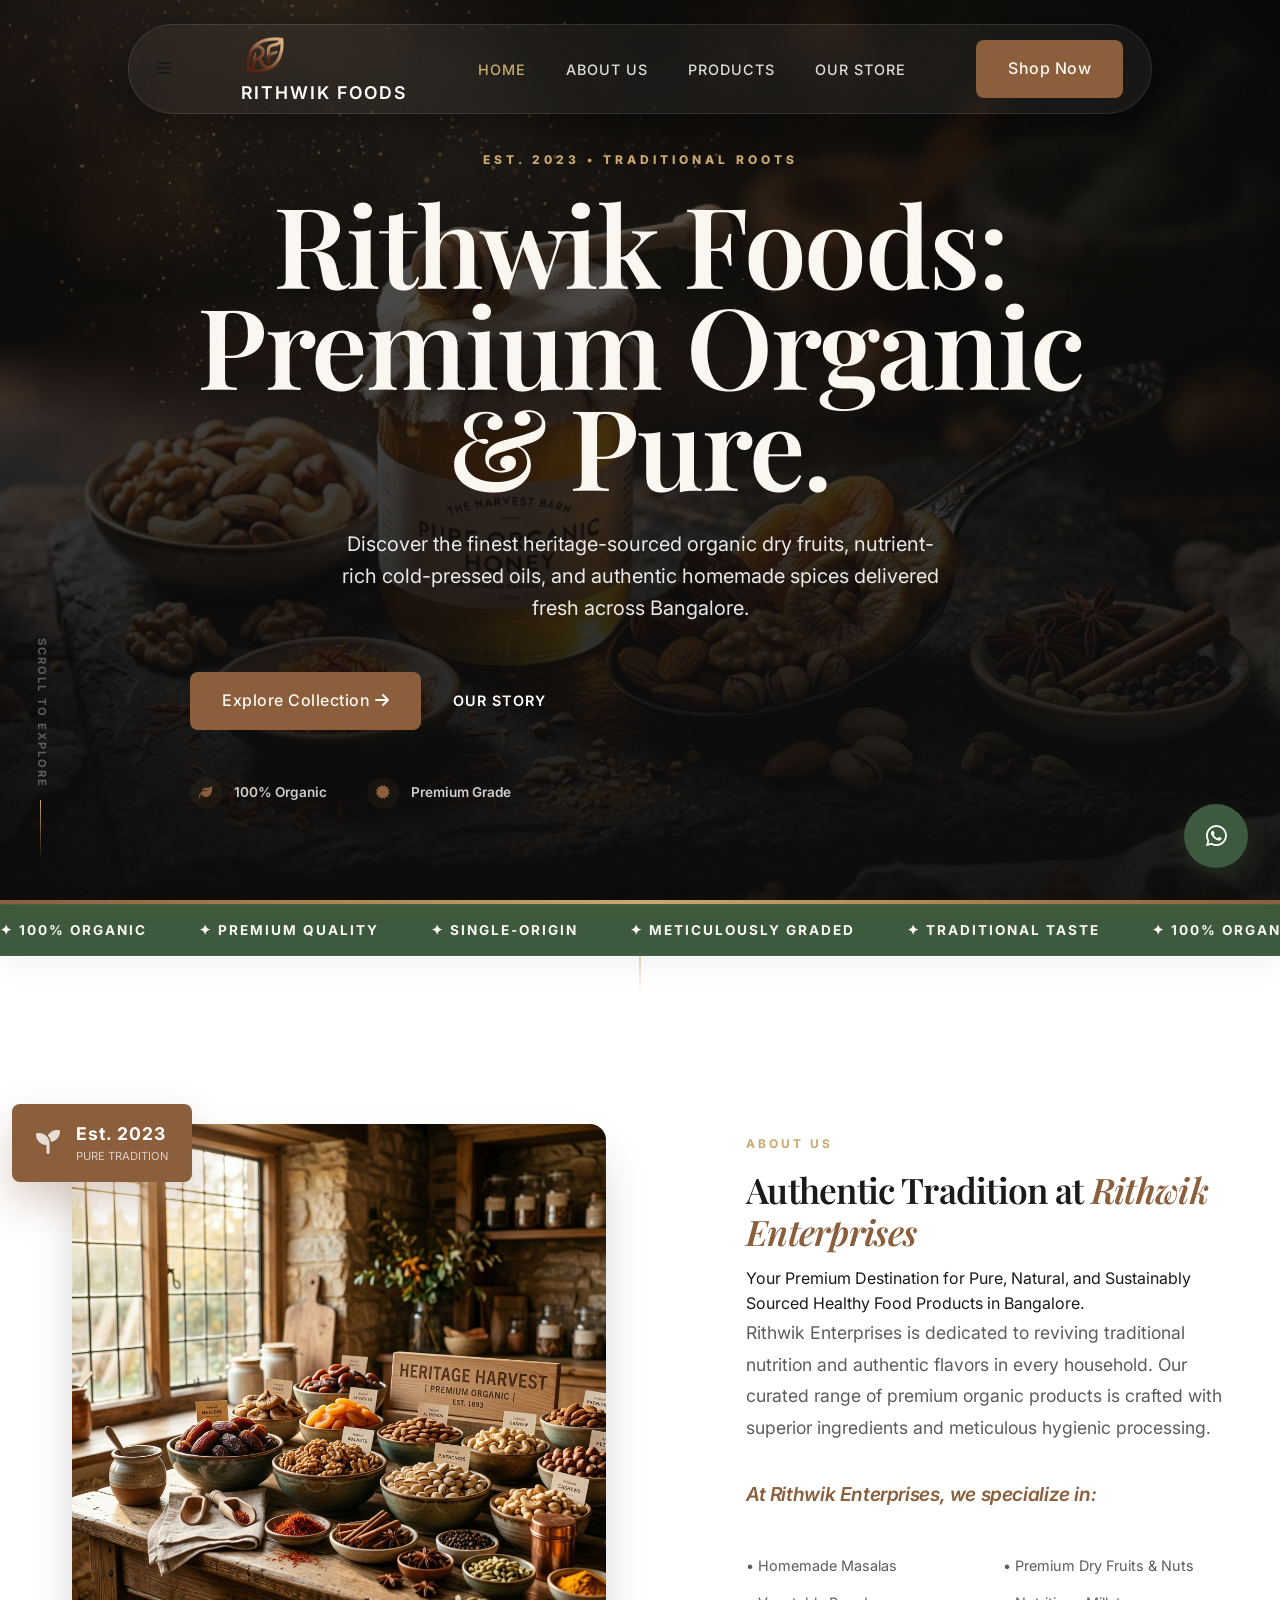
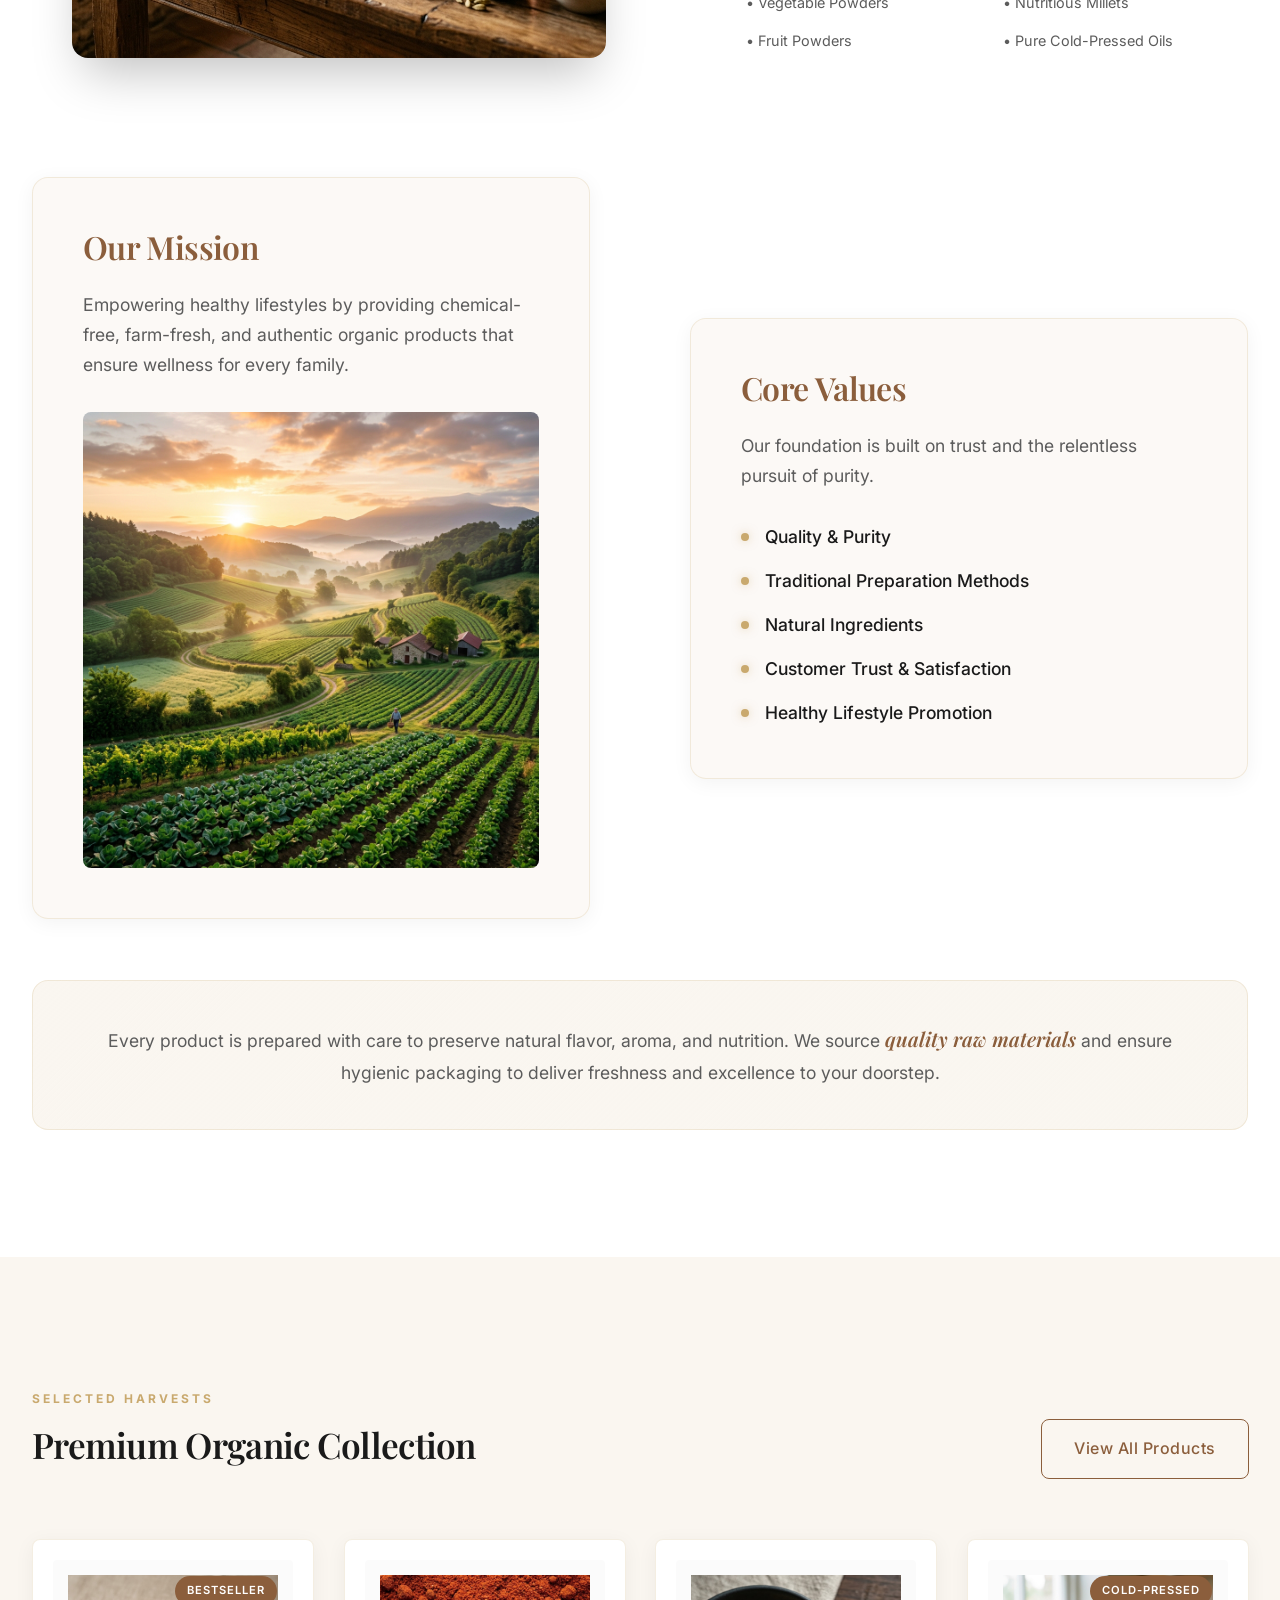
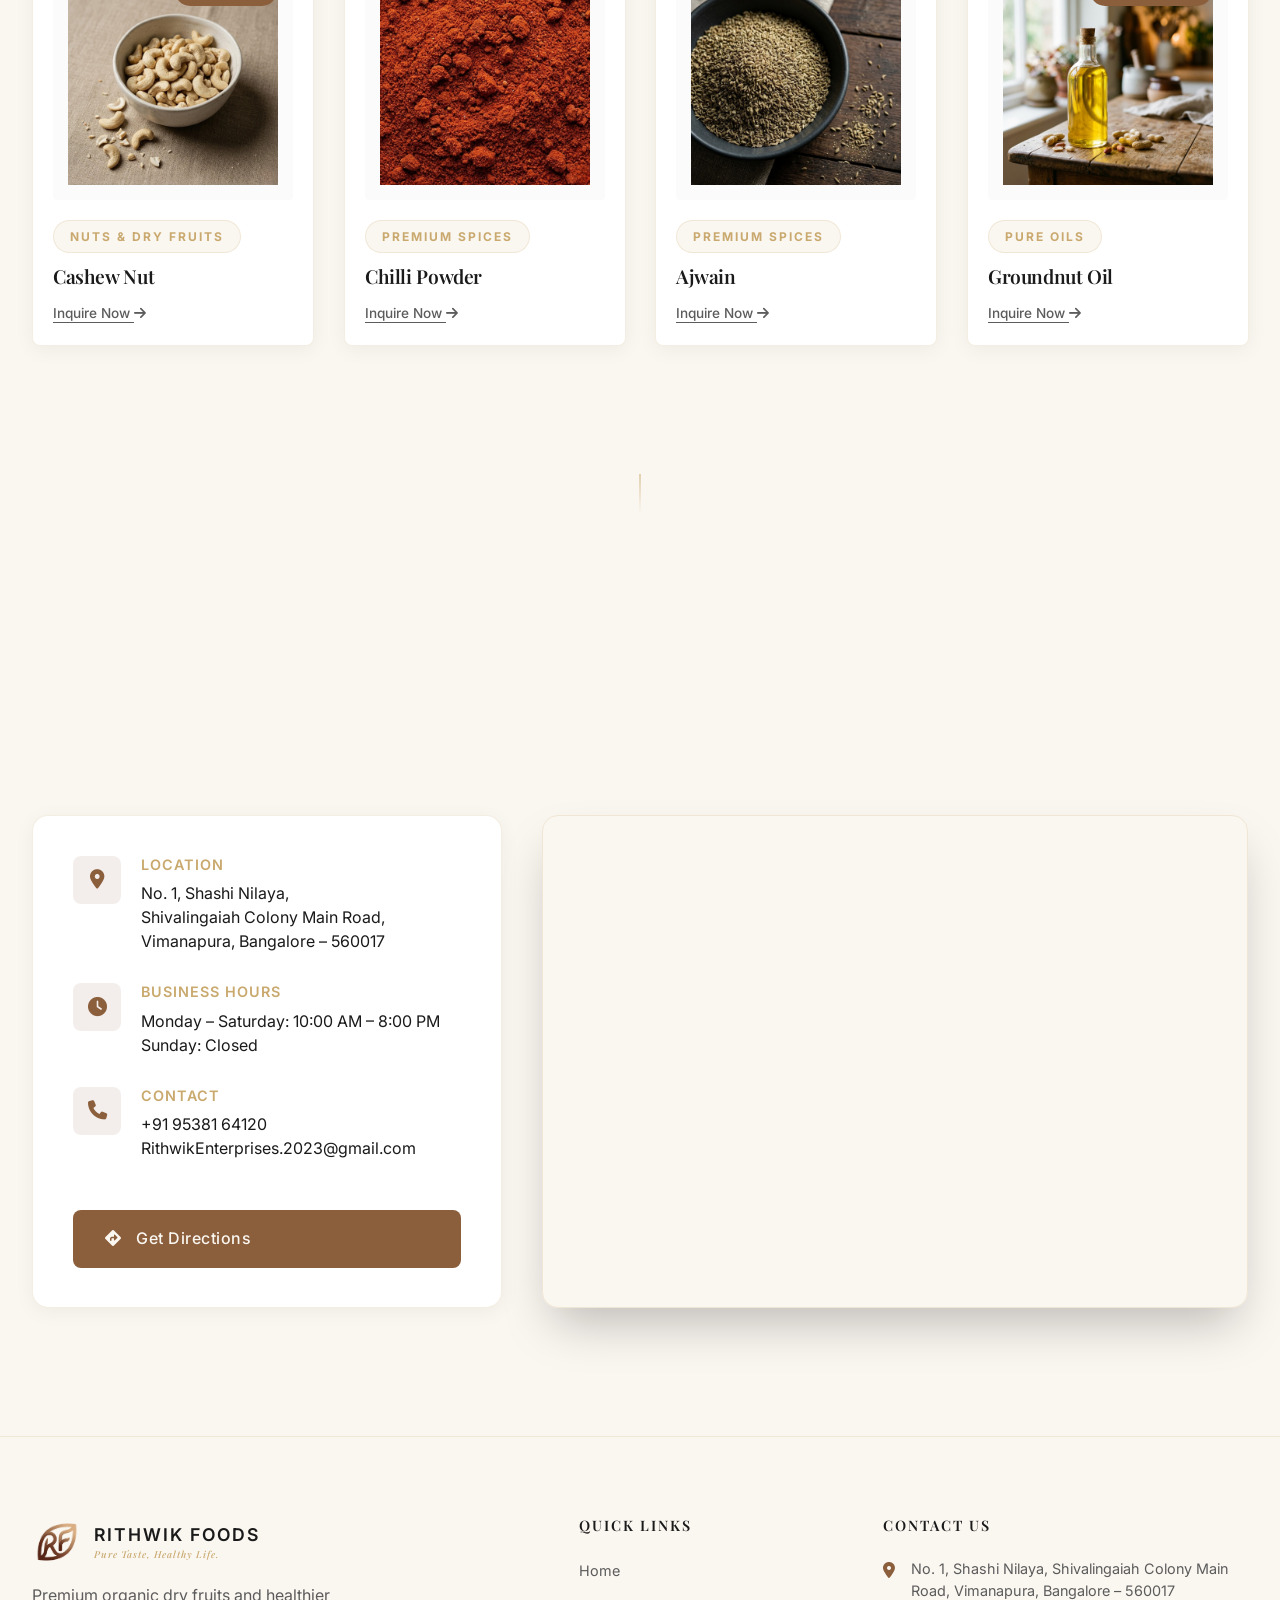
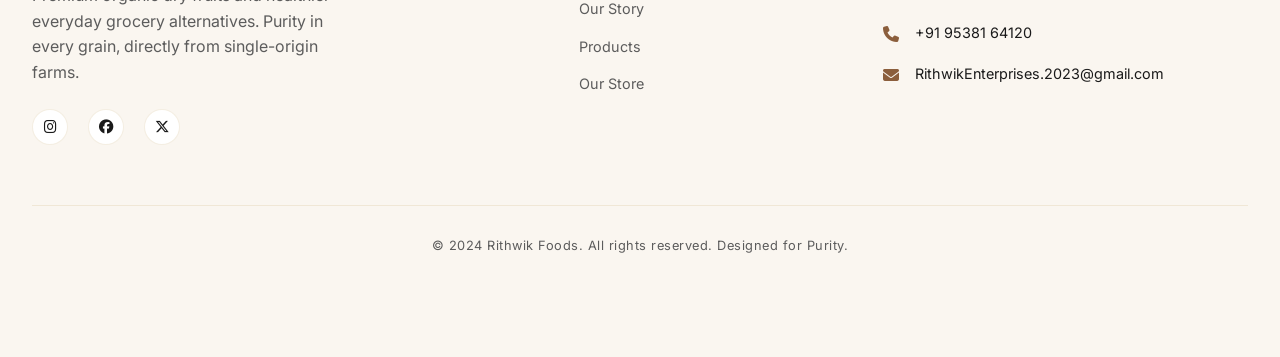
==== commit 6965c0fc: "Complete SEO optimization: descriptive image names, refined meta tags, optimized on-page text, sitem" ====
--- a/index.html
+++ b/index.html
@@ -3,8 +3,26 @@
 <head>
     <meta charset="UTF-8">
     <meta name="viewport" content="width=device-width, initial-scale=1.0">
-    <title>Rithwik Foods | Premium Organic Dry Fruits & Staples</title>
-    <meta name="description" content="Discover the purity of heritage-sourced organic dry fruits, honey, and staples. Ethically sourced, meticulously graded.">
+    <title>Rithwik Foods Bangalore | Pure Wood Pressed Oils & Organic Dry Fruits</title>
+    <link rel="icon" type="image/png" href="rithwik-foods-favicon.png">
+    <meta name="description" content="Buy premium wood pressed oils, organic dry fruits, and authentic homemade spices from Rithwik Foods Bangalore. Sourced directly from farms for maximum purity and health.">
+    <meta name="keywords" content="Rithwik Foods, wood pressed oil Bangalore, cold pressed groundnut oil, organic dry fruits Bangalore, premium cashew nuts, homemade sambar powder, healthy grocery staples Bangalore, pure coconut oil, organic seeds and nuts">
+    
+    <!-- Open Graph / Facebook -->
+    <meta property="og:type" content="website">
+    <meta property="og:url" content="https://www.rithwikfoods.shop/">
+    <meta property="og:title" content="Rithwik Foods | Pure Taste, Healthy Life">
+    <meta property="og:description" content="Premium organic dry fruits, cold-pressed oils, and homemade spices. Directly from single-origin farms to your kitchen.">
+    <meta property="og:image" content="https://www.rithwikfoods.shop/rithwik-foods-premium-organic-logo.png">
+
+    <!-- Twitter -->
+    <meta property="twitter:card" content="summary_large_image">
+    <meta property="twitter:url" content="https://www.rithwikfoods.shop/">
+    <meta property="twitter:title" content="Rithwik Foods | Pure Taste, Healthy Life">
+    <meta property="twitter:description" content="Premium organic dry fruits, cold-pressed oils, and homemade spices. Directly from single-origin farms to your kitchen.">
+    <meta property="twitter:image" content="https://www.rithwikfoods.shop/rithwik-foods-premium-organic-logo.png">
+
+    <link rel="canonical" href="https://www.rithwikfoods.shop/">
     <link rel="stylesheet" href="style.css">
     <link rel="stylesheet" href="https://cdnjs.cloudflare.com/ajax/libs/font-awesome/6.4.0/css/all.min.css">
 </head>
@@ -17,7 +35,7 @@
                     <i class="fa-solid fa-bars"></i>
                 </div>
                 <a href="index.html" class="logo magnetic">
-                    <img src="RF_Logo.png" alt="Rithwik Foods Logo" class="logo-img">
+                    <img src="rithwik-foods-premium-organic-logo.png" alt="Rithwik Foods - Premium Organic Logo" class="logo-img">
                     <span>RITHWIK FOODS</span>
                 </a>
                 <nav class="nav-links">
@@ -42,10 +60,10 @@
                 <div class="hero-text-content reveal reveal-up">
                     <div class="hero-eyebrow">EST. 2023 • TRADITIONAL ROOTS</div>
                     <h1 class="hero-title-main">
-                        <span class="text-line">Pure Taste,</span>
-                        <span class="text-line italic-line">Healthy Life.</span>
+                        <span class="text-line">Rithwik Foods:</span>
+                        <span class="text-line italic-line">Premium Organic & Pure.</span>
                     </h1>
-                    <p class="hero-subtitle">Bringing heritage-sourced organic dry fruits and meticulously crafted staples back to your modern kitchen.</p>
+                    <p class="hero-subtitle">Discover the finest heritage-sourced organic dry fruits, nutrient-rich cold-pressed oils, and authentic homemade spices delivered fresh across Bangalore.</p>
                     <div class="hero-actions">
                         <div class="action-group">
                             <a href="collection.html" class="btn btn-primary magnetic">
@@ -105,7 +123,7 @@
                 <div class="editorial-image-wrapper reveal reveal-left">
                     <div class="editorial-image-composition">
                         <div class="image-main">
-                            <img src="about_heritage_rithwik_1778415149823.png" alt="Rithwik Heritage">
+                            <img src="rithwik-foods-heritage-organic-tradition.png" alt="Rithwik Foods Heritage - Traditional Organic Products">
                         </div>
                         <div class="editorial-badge-premium">
                             <div class="badge-icon"><i class="fa-solid fa-seedling"></i></div>
@@ -119,9 +137,9 @@
                 
                 <div class="editorial-content reveal reveal-right stagger-1">
                     <div class="section-badge">About Us</div>
-                    <h2 class="section-title">Welcome to <span class="text-highlight">Rithwik Enterprises</span></h2>
-                    <p class="editorial-lead">Your trusted partner for pure, natural, and healthy food products.</p>
-                    <p class="editorial-body">At Rithwik Enterprises, we are committed to bringing traditional taste and nutrition back into every home through carefully prepared homemade products made with quality ingredients and hygienic processing.</p>
+                    <h2 class="section-title">Authentic Tradition at <span class="text-highlight">Rithwik Enterprises</span></h2>
+                    <p class="editorial-lead">Your Premium Destination for Pure, Natural, and Sustainably Sourced Healthy Food Products in Bangalore.</p>
+                    <p class="editorial-body">Rithwik Enterprises is dedicated to reviving traditional nutrition and authentic flavors in every household. Our curated range of premium organic products is crafted with superior ingredients and meticulous hygienic processing.</p>
                     
                     <div class="about-specialization">
                         <h4 style="margin-bottom: 24px; color: var(--color-primary); font-size: 1.2rem; font-family: var(--font-serif); font-style: italic;">At Rithwik Enterprises, we specialize in:</h4>
@@ -144,9 +162,9 @@
             <div class="about-grid reveal reveal-up">
                 <div class="about-card">
                     <h3 class="card-title">Our Mission</h3>
-                    <p class="mission-text">To provide healthy, chemical-free, and authentic food products that support better living and wellness for every family.</p>
+                    <p class="mission-text">Empowering healthy lifestyles by providing chemical-free, farm-fresh, and authentic organic products that ensure wellness for every family.</p>
                     <div class="image-container" style="border-radius: var(--rounded-md); overflow: hidden; margin-top: 20px;">
-                        <img src="mission_bg_rithwik_1778415164890.png" alt="Our Mission">
+                        <img src="rithwik-foods-mission-natural-purity.png" alt="Rithwik Foods Mission - Purity and Natural Wellness">
                     </div>
                 </div>
                 <div class="about-card">
@@ -174,7 +192,7 @@
             <div class="collection-header reveal reveal-up">
                 <div class="collection-header-text">
                     <div class="section-badge">Selected Harvests</div>
-                    <h2 class="section-title">The Signature Collection</h2>
+                    <h2 class="section-title">Premium Organic Collection</h2>
                 </div>
                 <a href="collection.html" class="btn btn-outline magnetic">View All Products</a>
             </div>
@@ -183,7 +201,7 @@
                 <!-- Product 1 -->
                 <div class="product-card-premium reveal reveal-up stagger-1">
                     <div class="image-container">
-                        <img src="assets/collection/Cashew nut.png" alt="Cashew Nut">
+                        <img src="assets/collection/rithwik-foods-premium-cashew-nuts.png" alt="Rithwik Foods Premium Cashew Nuts - Organic & Hand-picked">
                         <div class="card-badge">Bestseller</div>
                     </div>
                     <div class="card-content">
@@ -195,7 +213,7 @@
                 <!-- Product 2 -->
                 <div class="product-card-premium reveal reveal-up stagger-2">
                     <div class="image-container">
-                        <img src="assets/collection/Chilli powder.png" alt="Chilli Powder">
+                        <img src="assets/collection/rithwik-foods-homemade-chilli-powder.png" alt="Rithwik Foods Homemade Chilli Powder - Pure & Spicy">
                     </div>
                     <div class="card-content">
                         <span class="category-tag">Premium Spices</span>
@@ -206,7 +224,7 @@
                 <!-- Product 3 -->
                 <div class="product-card-premium reveal reveal-up stagger-3">
                     <div class="image-container">
-                        <img src="assets/collection/Ajwain.png" alt="Ajwain">
+                        <img src="assets/collection/rithwik-foods-organic-ajwain-seeds.png" alt="Rithwik Foods Organic Ajwain Seeds - Carom Seeds for Health">
                     </div>
                     <div class="card-content">
                         <span class="category-tag">Premium Spices</span>
@@ -217,11 +235,12 @@
                 <!-- Product 4 -->
                 <div class="product-card-premium reveal reveal-up stagger-4">
                     <div class="image-container">
-                        <img src="assets/collection/Chia seed.png" alt="Chia Seed">
+                        <img src="assets/collection/rithwik-foods-pure-cold-pressed-groundnut-oil.png" alt="Rithwik Foods Pure Cold-Pressed Groundnut Oil - Naturally Extracted">
+                        <div class="card-badge">Cold-Pressed</div>
                     </div>
                     <div class="card-content">
-                        <span class="category-tag">Healthy Seeds</span>
-                        <h3>Chia Seed</h3>
+                        <span class="category-tag">Pure Oils</span>
+                        <h3>Groundnut Oil</h3>
                         <a href="https://wa.me/919538164120" class="inquire-link">Inquire Now <i class="fa-solid fa-arrow-right"></i></a>
                     </div>
                 </div>
@@ -236,8 +255,8 @@
         <div class="container">
             <div class="store-header reveal reveal-up">
                 <div class="section-badge">Visit Us</div>
-                <h2 class="section-title">Our <span class="text-highlight">Flagship Store</span></h2>
-                <p class="store-lead">Experience the aroma and quality of our products in person at our Bangalore outlet.</p>
+                <h2 class="section-title">Our <span class="text-highlight">Flagship Store in Bangalore</span></h2>
+                <p class="store-lead">Experience the rich aroma and superior quality of our organic products firsthand at our Bangalore outlet.</p>
             </div>
 
             <div class="store-grid">
@@ -294,7 +313,7 @@
                 <!-- Column 1: Brand -->
                 <div class="footer-column footer-brand">
                     <a href="index.html" class="logo" style="margin-bottom: 0;">
-                        <img src="RF_Logo.png" alt="Rithwik Foods Logo" class="logo-img">
+                        <img src="rithwik-foods-premium-organic-logo.png" alt="Rithwik Foods Premium Organic - Footer Logo" class="logo-img">
                         <div style="display: flex; flex-direction: column;">
                             <span>RITHWIK FOODS</span>
                             <small class="tagline" style="font-size: 0.6rem; color: var(--color-tertiary); margin-top: -2px;">Pure Taste, Healthy Life.</small>
@@ -344,6 +363,48 @@
         </div>
     </footer>
 
+    <!-- JSON-LD Structured Data for Local Business -->
+    <script type="application/ld+json">
+    {
+      "@context": "https://schema.org",
+      "@type": "LocalBusiness",
+      "name": "Rithwik Foods",
+      "image": "https://www.rithwikfoods.shop/rithwik-foods-premium-organic-logo.png",
+      "@id": "https://www.rithwikfoods.shop/",
+      "url": "https://www.rithwikfoods.shop/",
+      "telephone": "+919538164120",
+      "address": {
+        "@type": "PostalAddress",
+        "streetAddress": "No. 1, Shashi Nilaya, Shivalingaiah Colony Main Road, Vimanapura",
+        "addressLocality": "Bangalore",
+        "postalCode": "560017",
+        "addressCountry": "IN"
+      },
+      "geo": {
+        "@type": "GeoCoordinates",
+        "latitude": 12.963444,
+        "longitude": 77.654761
+      },
+      "openingHoursSpecification": {
+        "@type": "OpeningHoursSpecification",
+        "dayOfWeek": [
+          "Monday",
+          "Tuesday",
+          "Wednesday",
+          "Thursday",
+          "Friday",
+          "Saturday"
+        ],
+        "opens": "10:00",
+        "closes": "20:00"
+      },
+      "sameAs": [
+        "https://www.facebook.com/rithwikfoods",
+        "https://www.instagram.com/rithwikfoods"
+      ]
+    }
+    </script>
+
 
 
     <!-- WhatsApp FAB -->
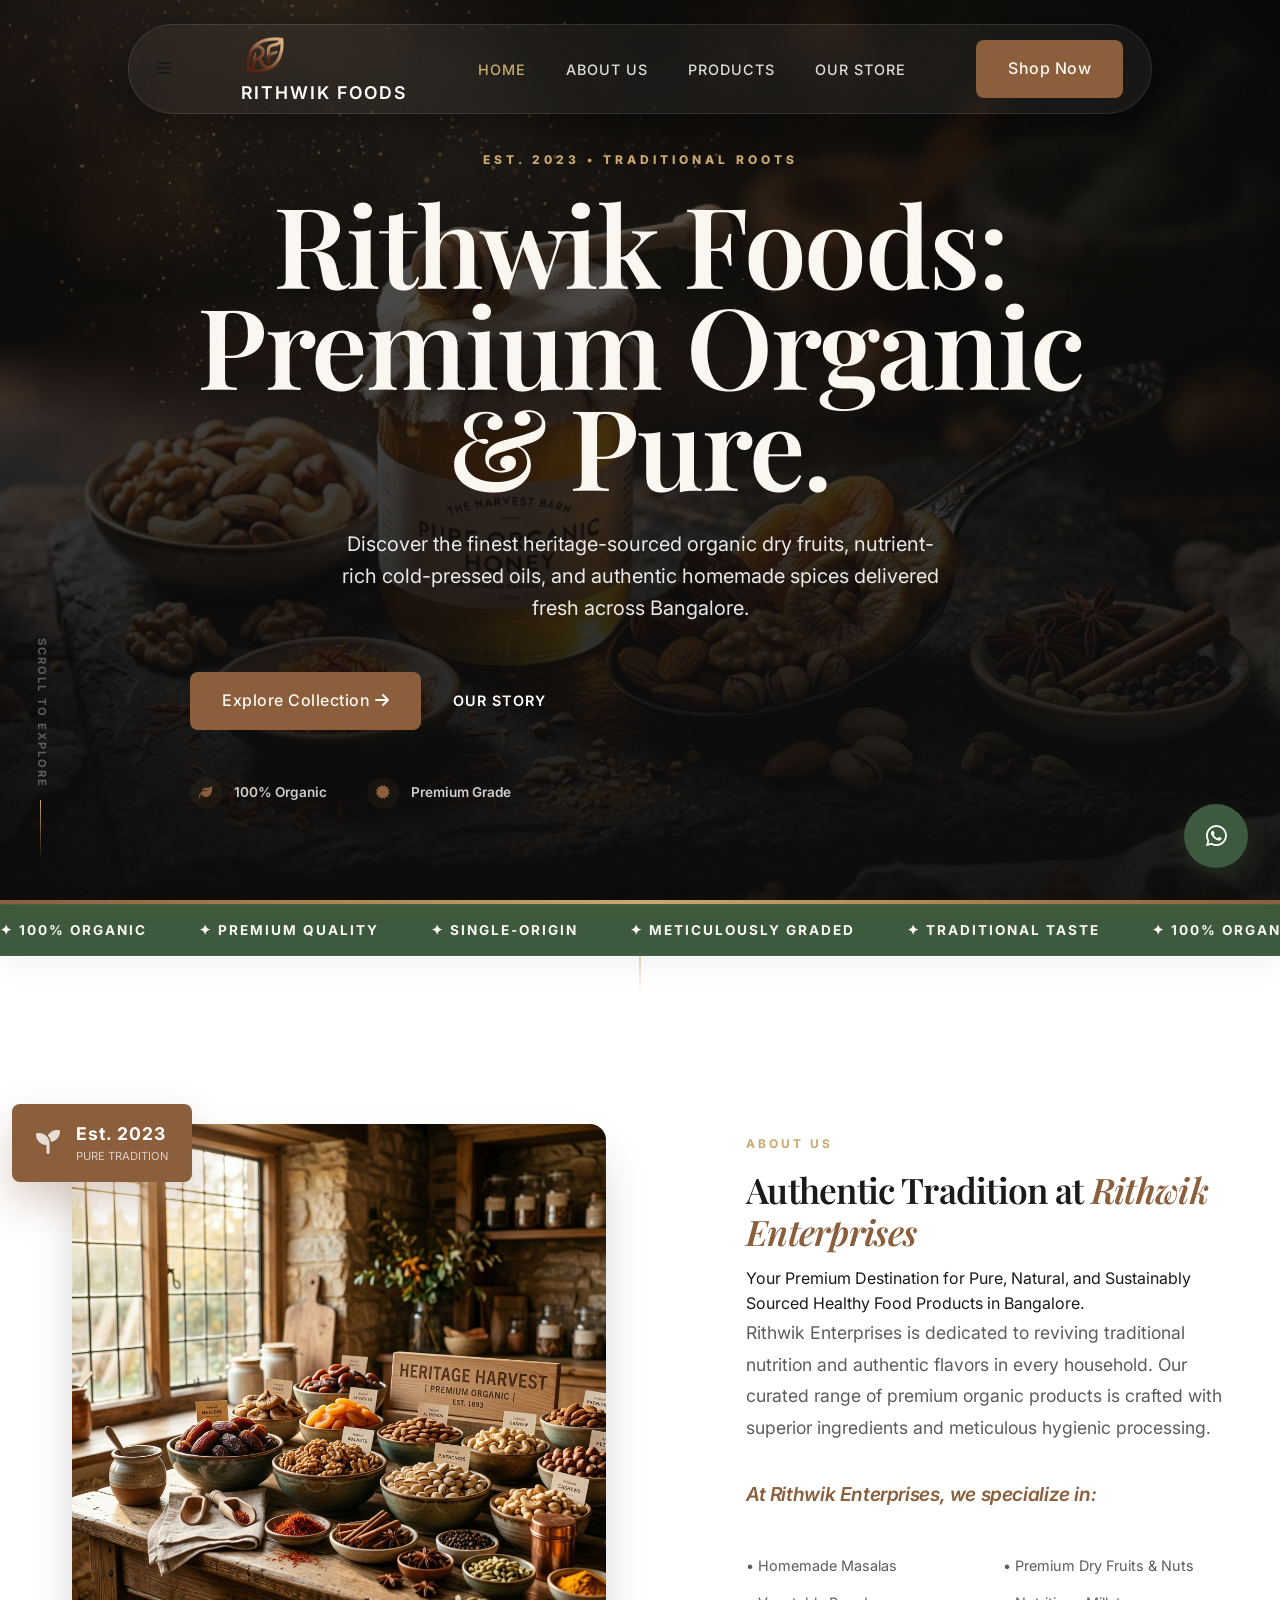
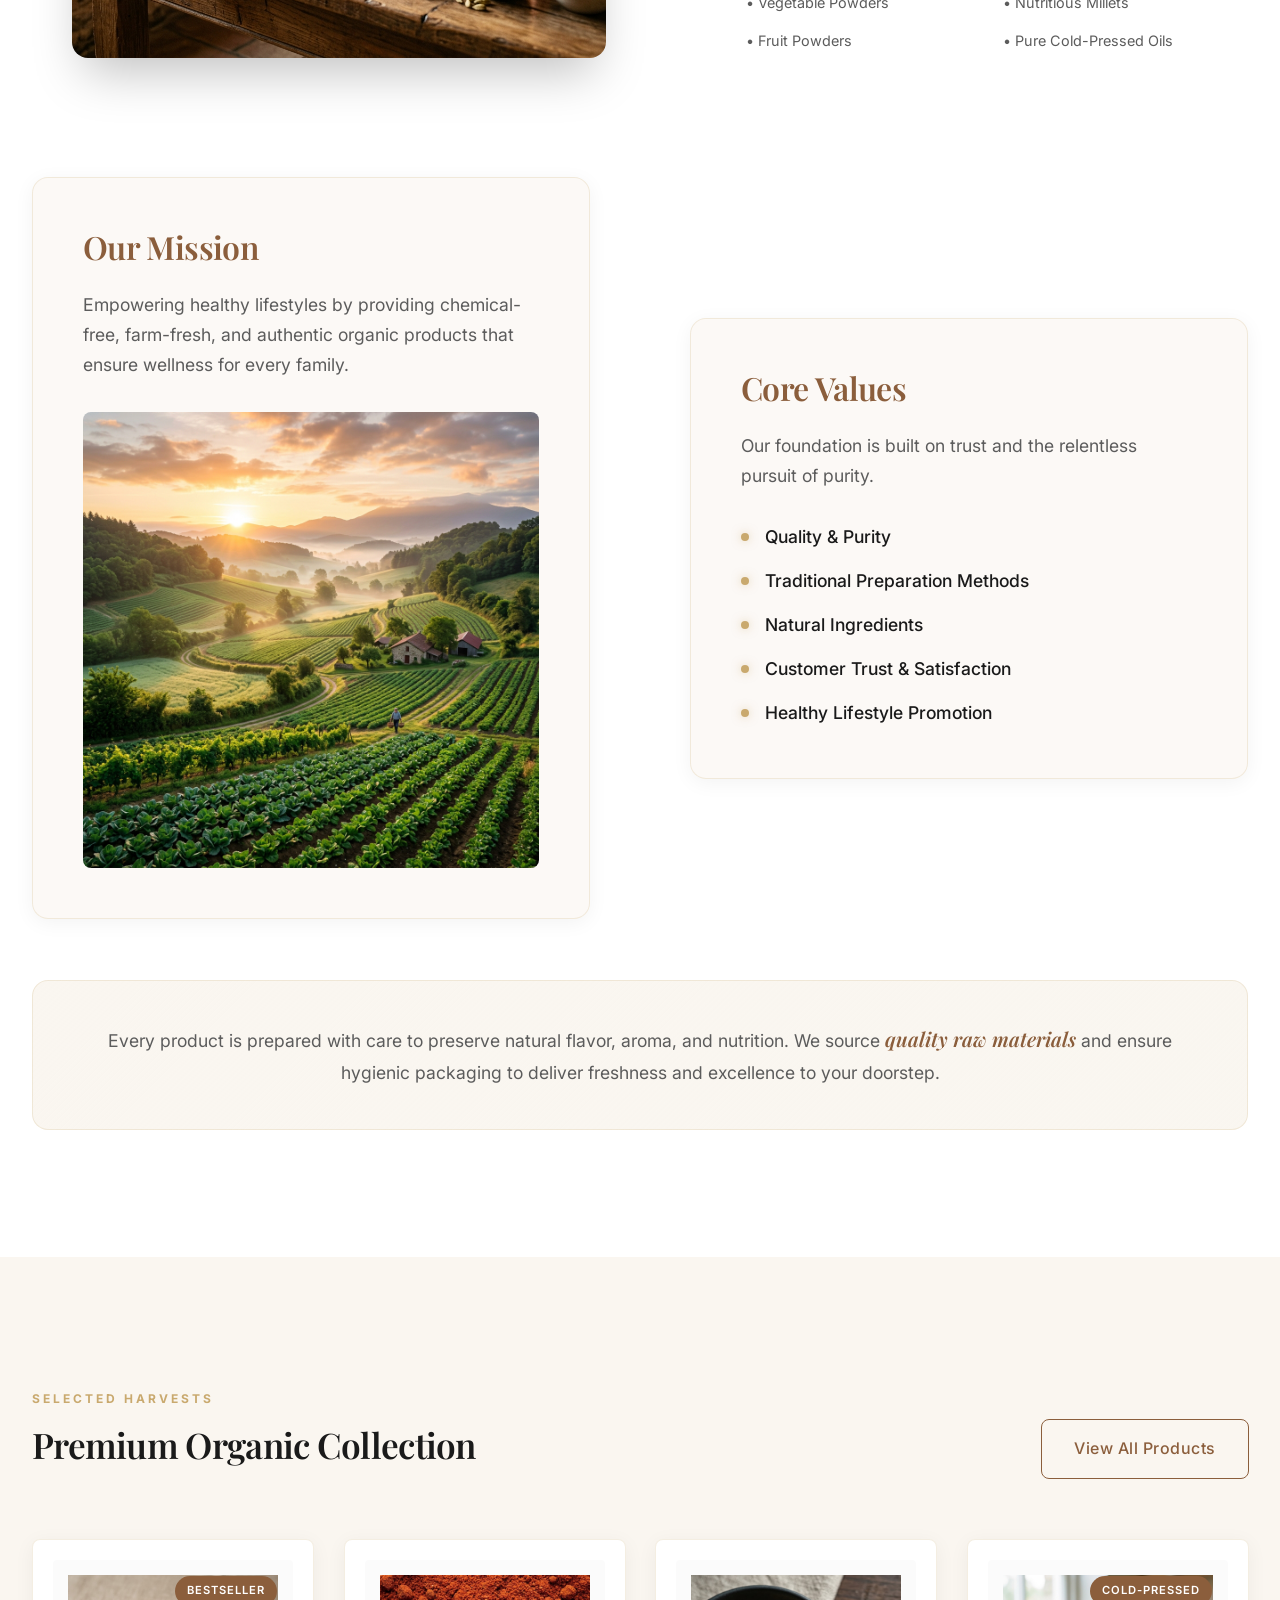
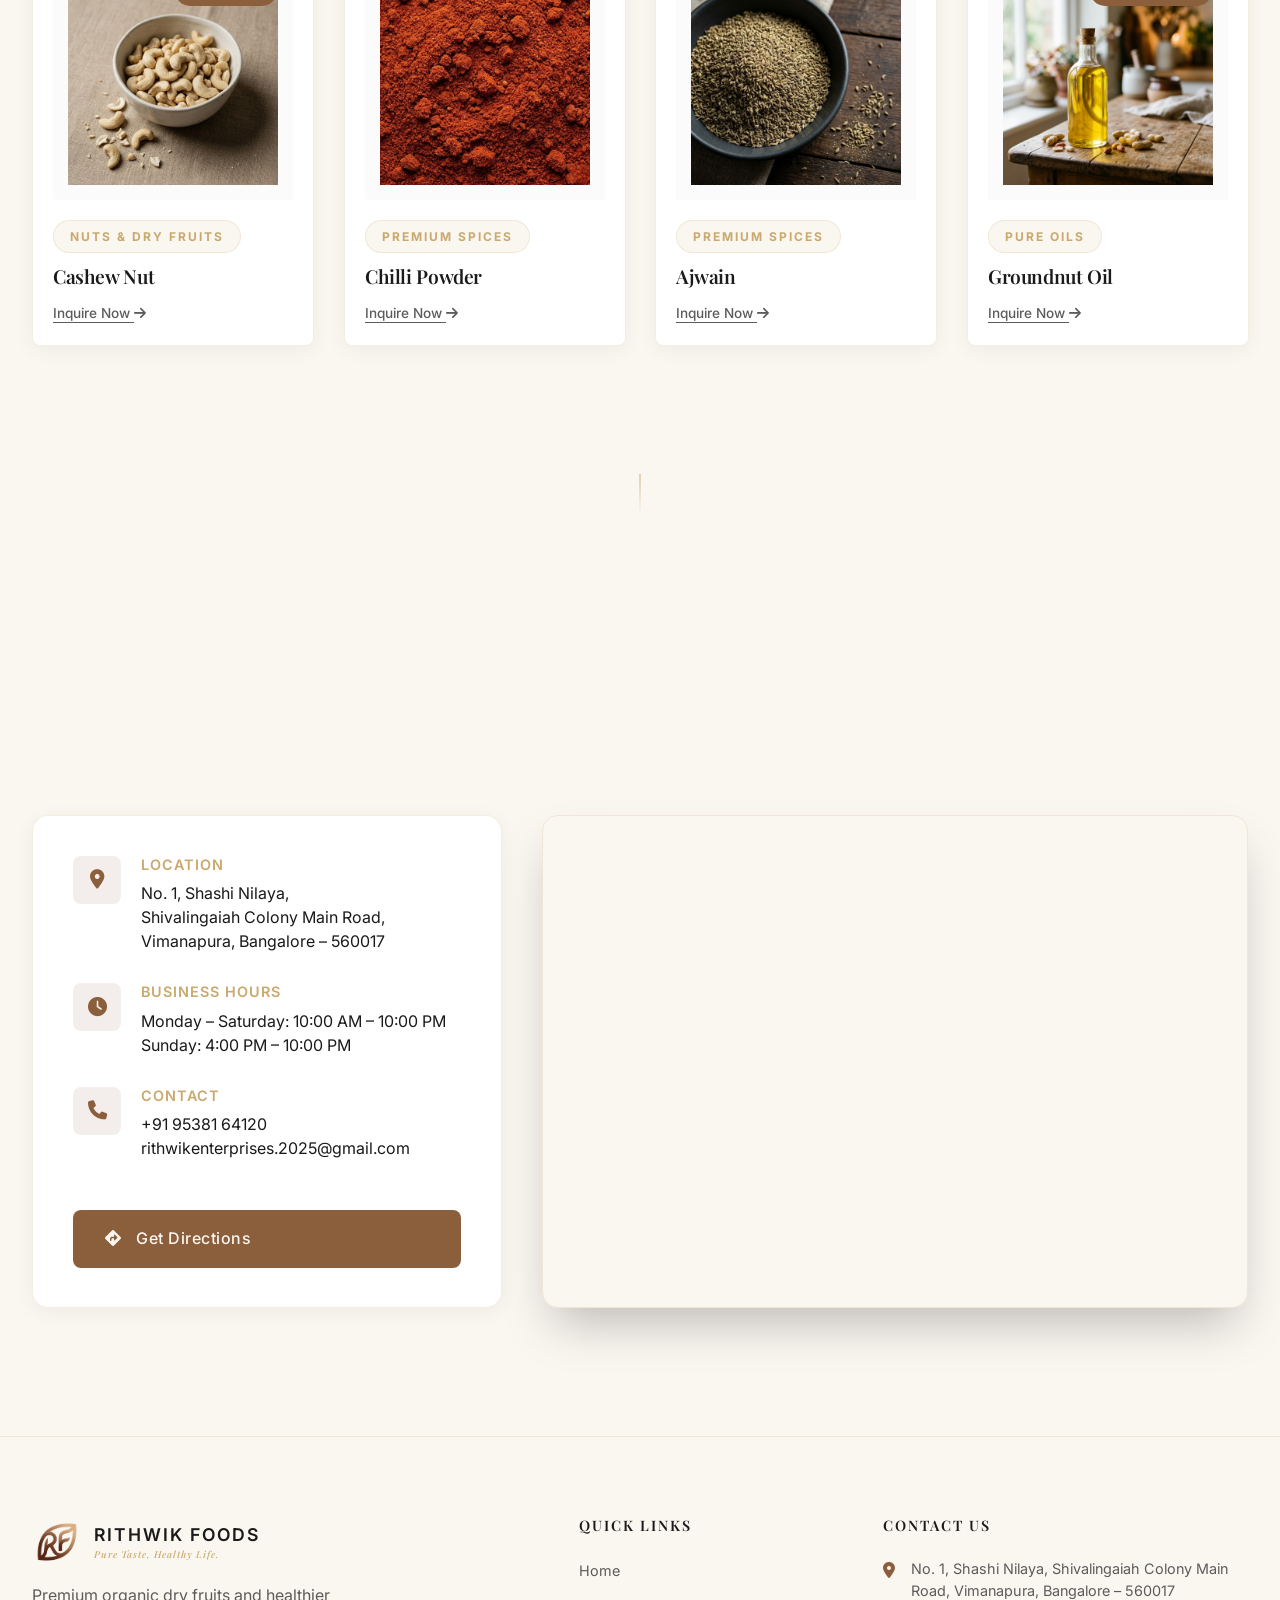
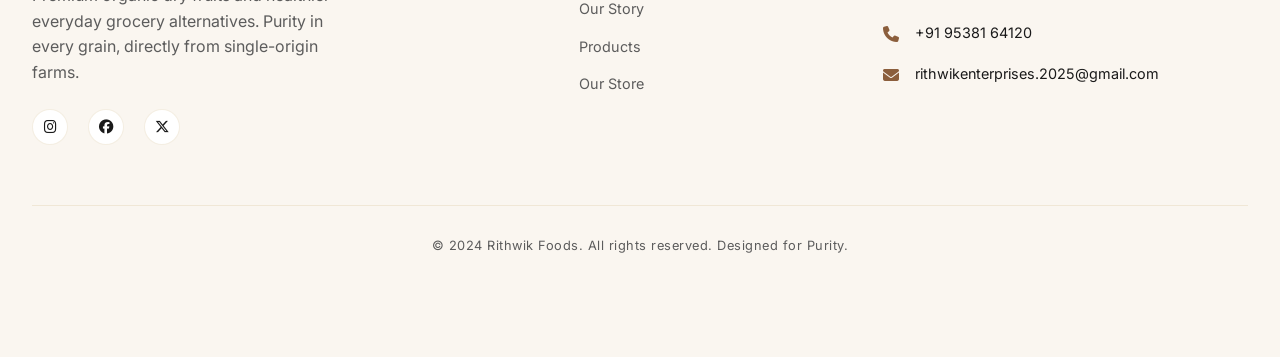
==== commit def6b3c7: "Update email to rithwikenterprises.2025@gmail.com and format business hours" ====
--- a/index.html
+++ b/index.html
@@ -273,14 +273,14 @@
                             <div class="info-icon"><i class="fa-solid fa-clock"></i></div>
                             <div class="info-text">
                                 <h4>Business Hours</h4>
-                                <p>Monday – Saturday: 10:00 AM – 8:00 PM<br>Sunday: Closed</p>
+                                <p>Monday – Saturday: 10:00 AM – 10:00 PM<br>Sunday: 4:00 PM – 10:00 PM</p>
                             </div>
                         </div>
                         <div class="info-item">
                             <div class="info-icon"><i class="fa-solid fa-phone"></i></div>
                             <div class="info-text">
                                 <h4>Contact</h4>
-                                <p>+91 95381 64120<br>RithwikEnterprises.2023@gmail.com</p>
+                                <p>+91 95381 64120<br>rithwikenterprises.2025@gmail.com</p>
                             </div>
                         </div>
                         <a href="https://maps.app.goo.gl/PeWBkyhcnqWd5tHr6" target="_blank" class="btn btn-primary magnetic" style="margin-top: 20px; width: 100%;">
@@ -352,7 +352,7 @@
                         </li>
                         <li class="footer-contact-item">
                             <i class="fa-solid fa-envelope"></i>
-                            <a href="mailto:RithwikEnterprises.2023@gmail.com">RithwikEnterprises.2023@gmail.com</a>
+                            <a href="mailto:rithwikenterprises.2025@gmail.com">rithwikenterprises.2025@gmail.com</a>
                         </li>
                     </ul>
                 </div>
@@ -385,19 +385,27 @@
         "latitude": 12.963444,
         "longitude": 77.654761
       },
-      "openingHoursSpecification": {
-        "@type": "OpeningHoursSpecification",
-        "dayOfWeek": [
-          "Monday",
-          "Tuesday",
-          "Wednesday",
-          "Thursday",
-          "Friday",
-          "Saturday"
-        ],
-        "opens": "10:00",
-        "closes": "20:00"
-      },
+      "openingHoursSpecification": [
+        {
+          "@type": "OpeningHoursSpecification",
+          "dayOfWeek": [
+            "Monday",
+            "Tuesday",
+            "Wednesday",
+            "Thursday",
+            "Friday",
+            "Saturday"
+          ],
+          "opens": "10:00",
+          "closes": "22:00"
+        },
+        {
+          "@type": "OpeningHoursSpecification",
+          "dayOfWeek": "Sunday",
+          "opens": "16:00",
+          "closes": "22:00"
+        }
+      ],
       "sameAs": [
         "https://www.facebook.com/rithwikfoods",
         "https://www.instagram.com/rithwikfoods"
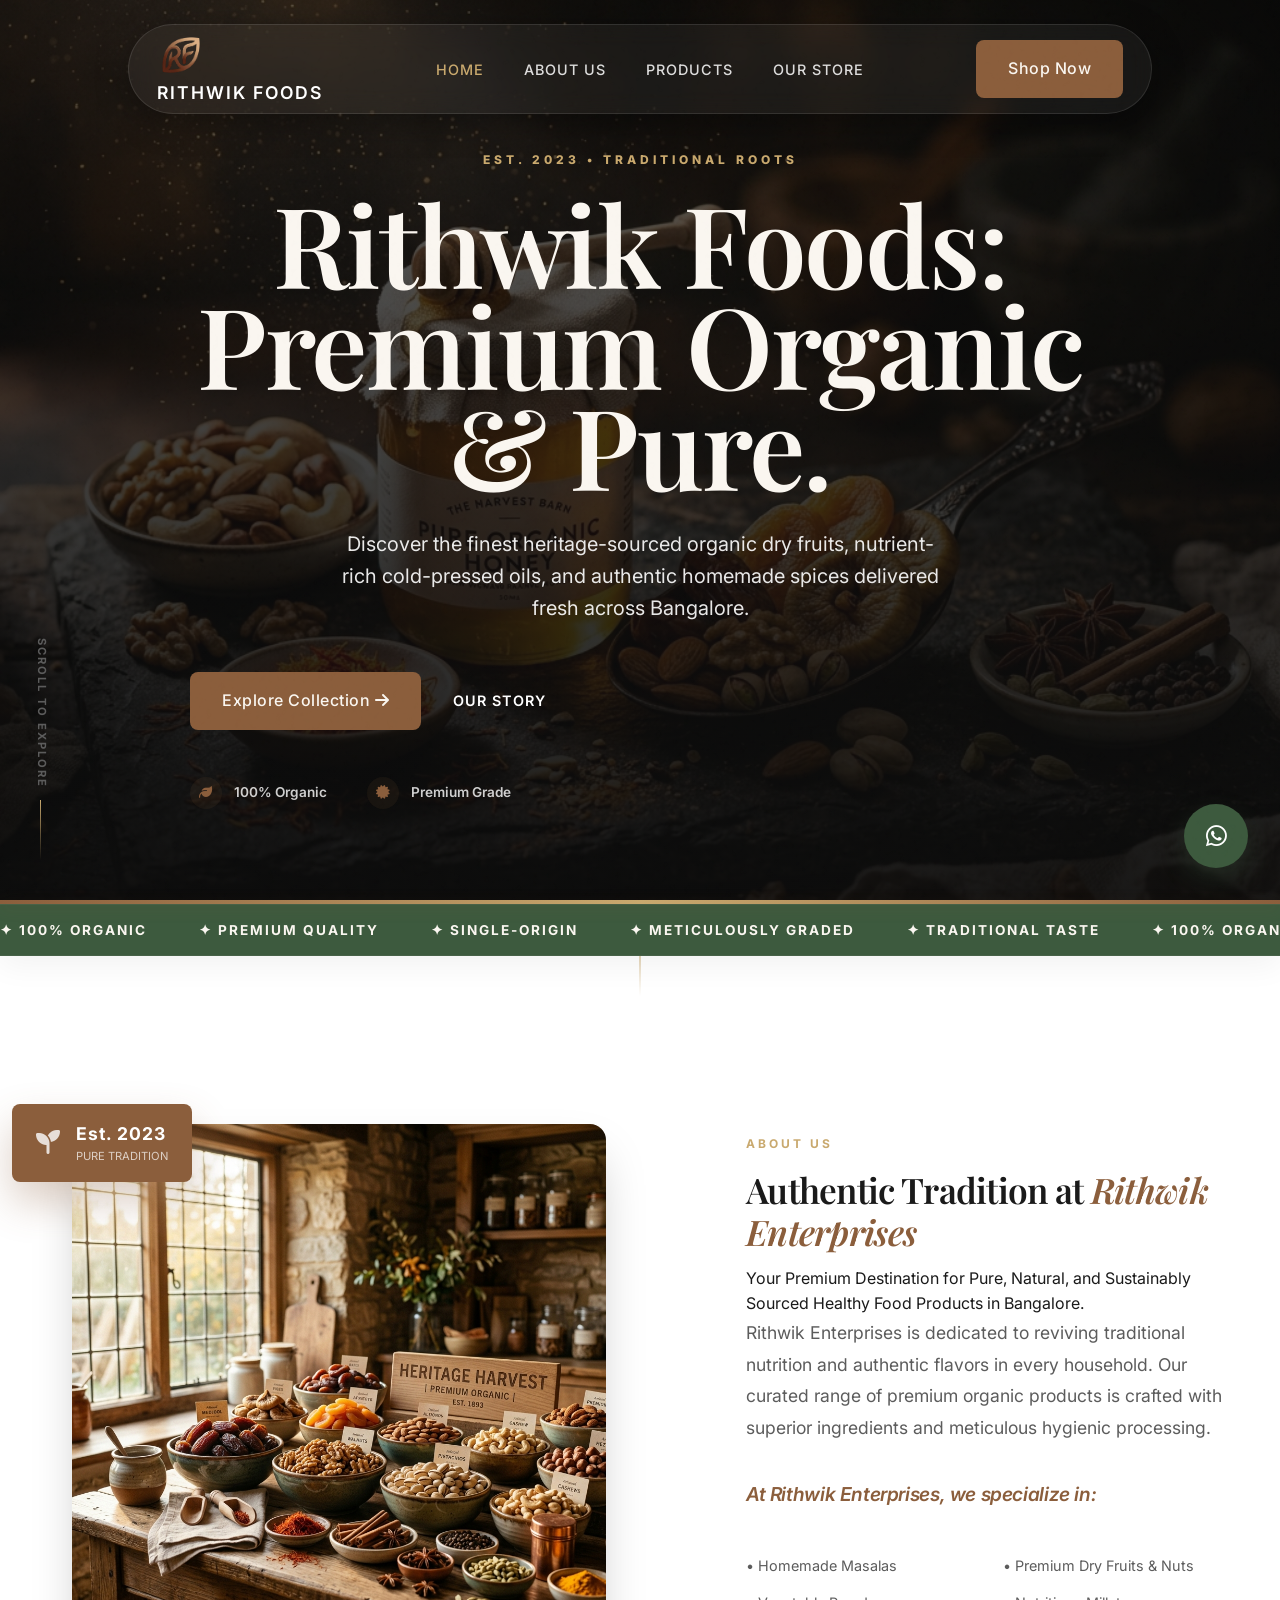
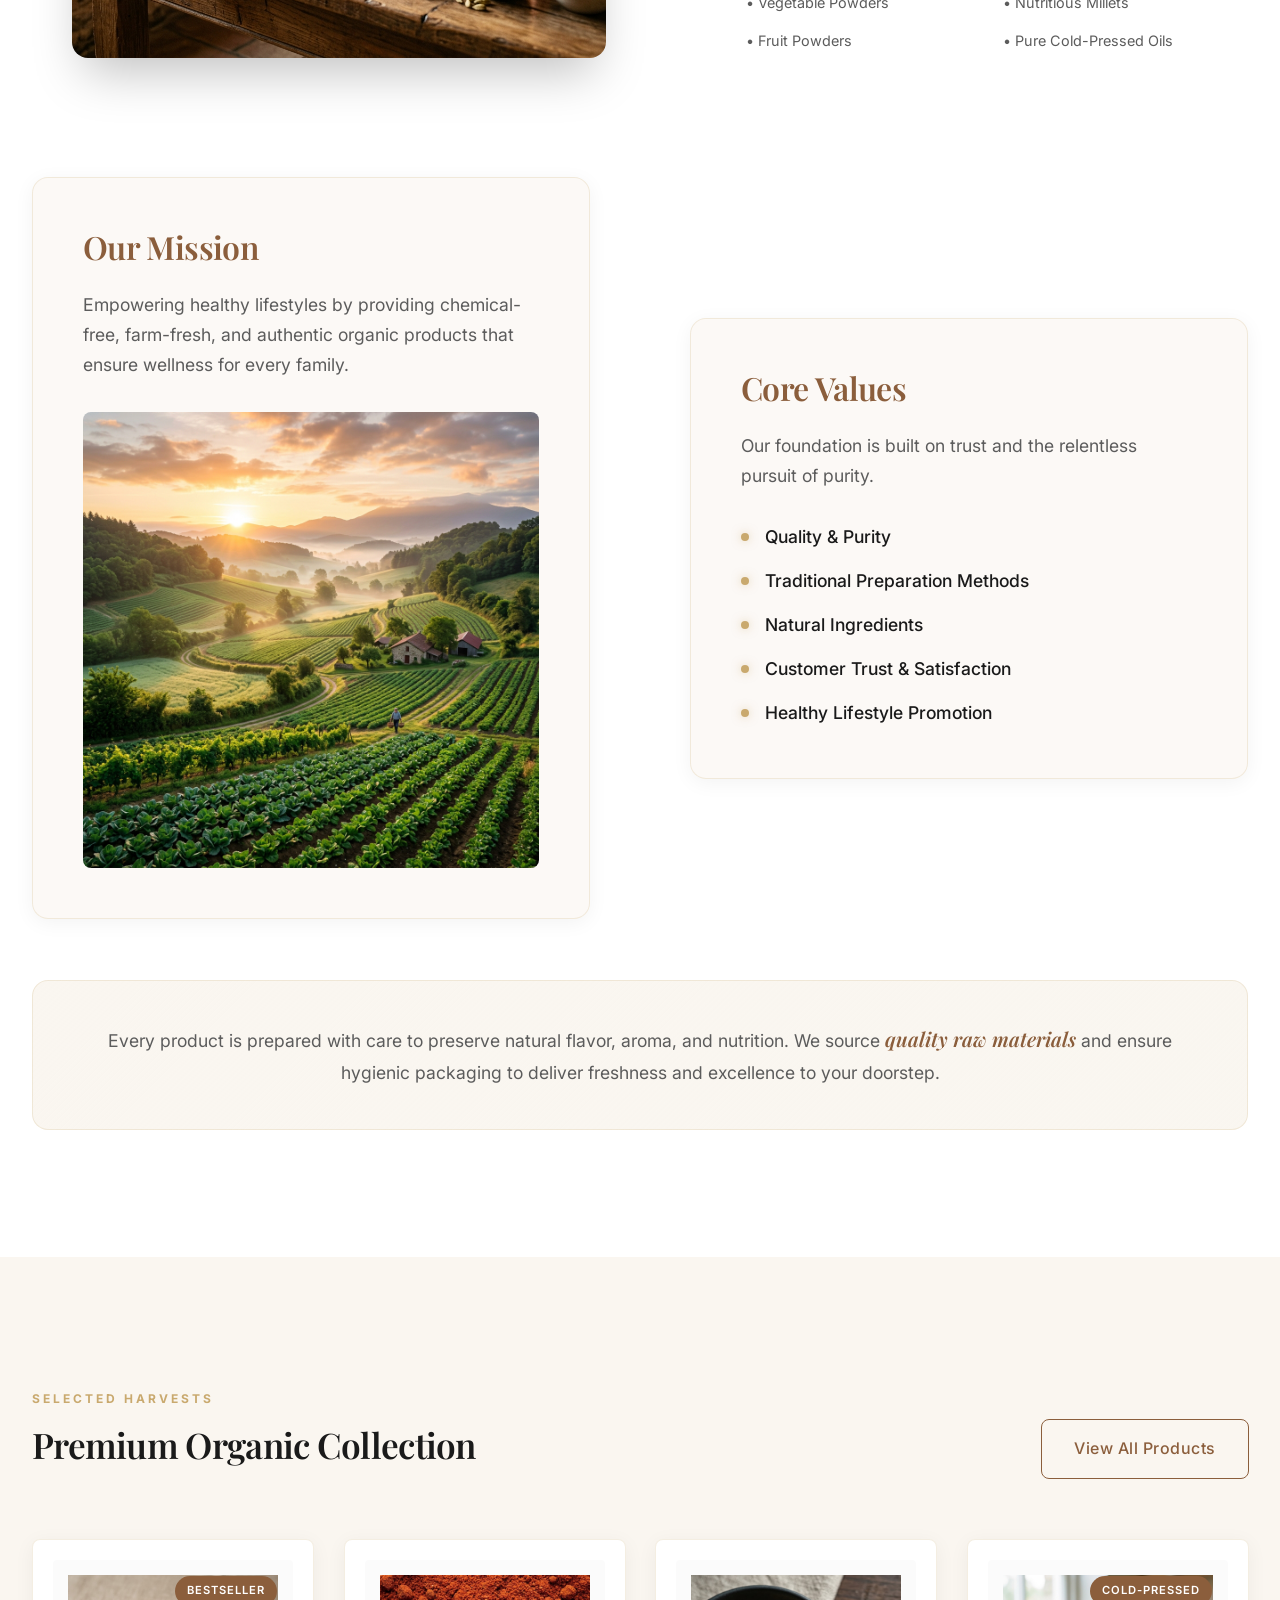
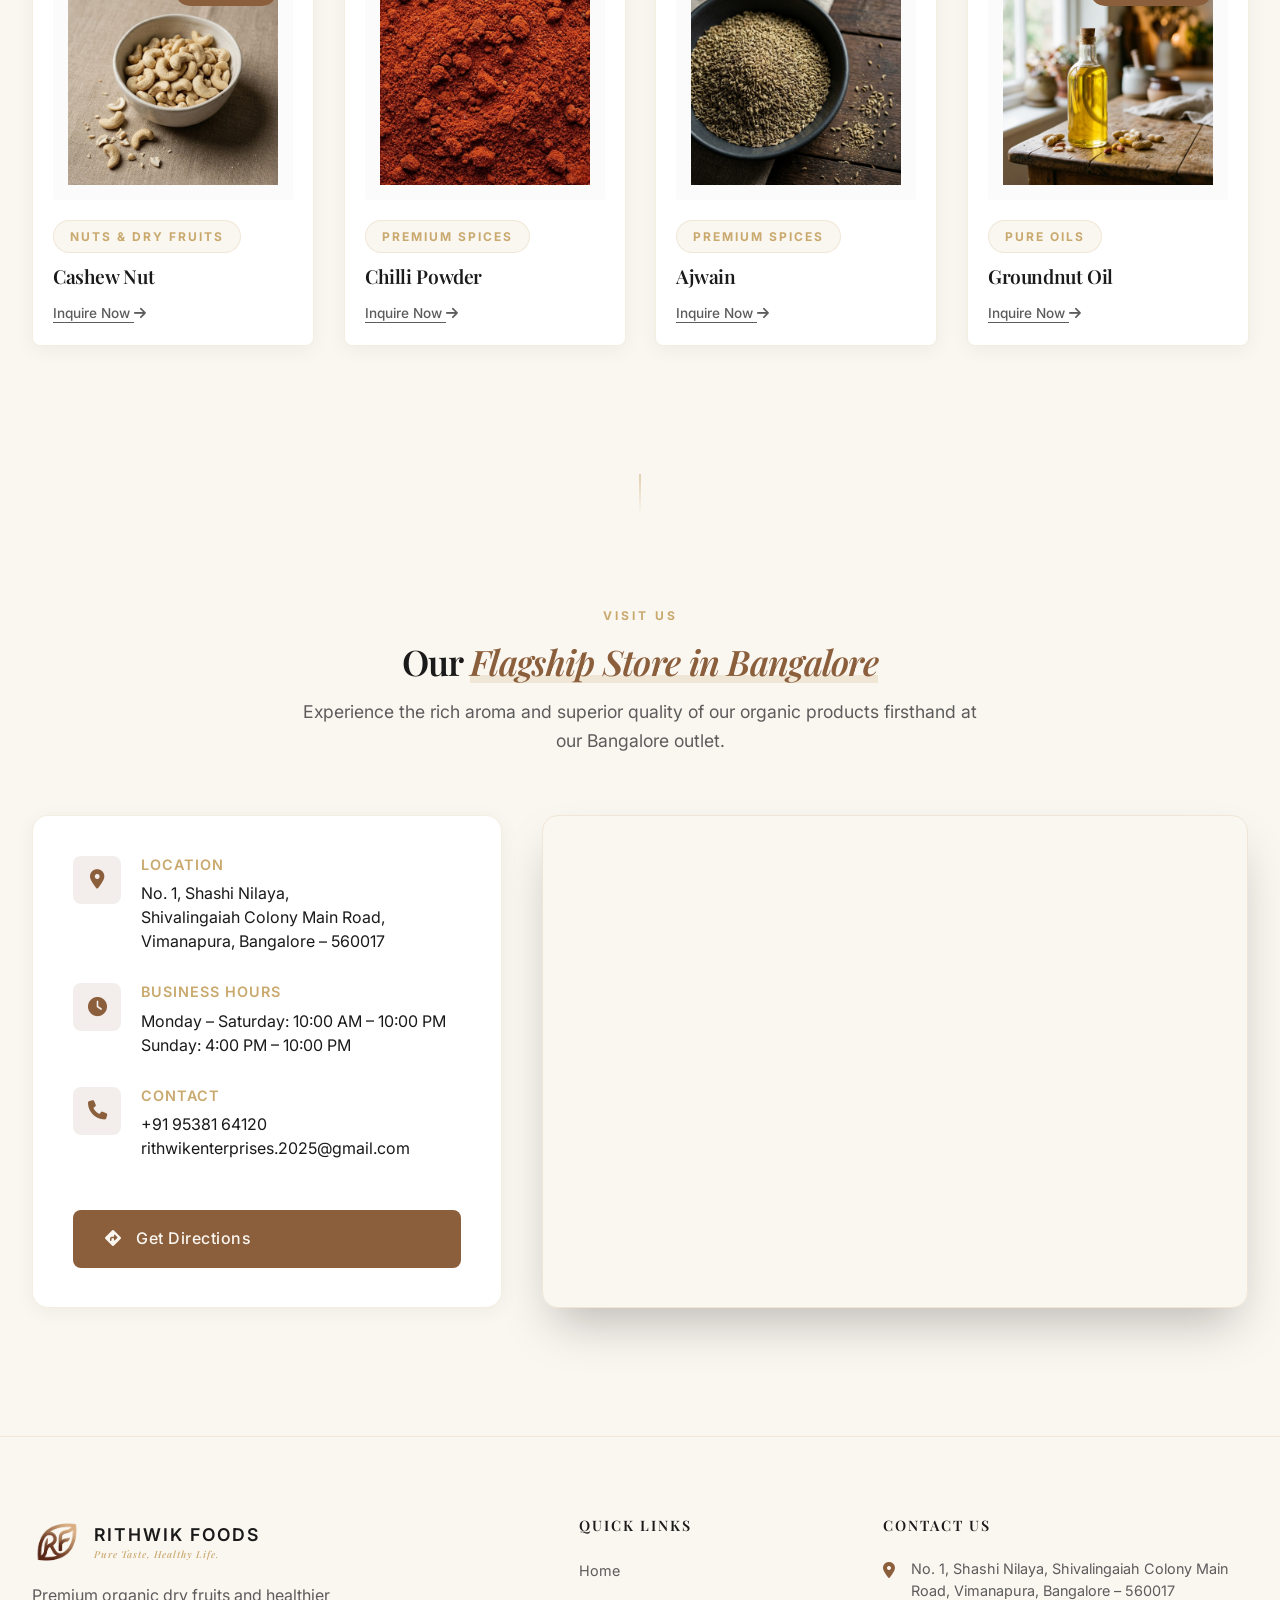
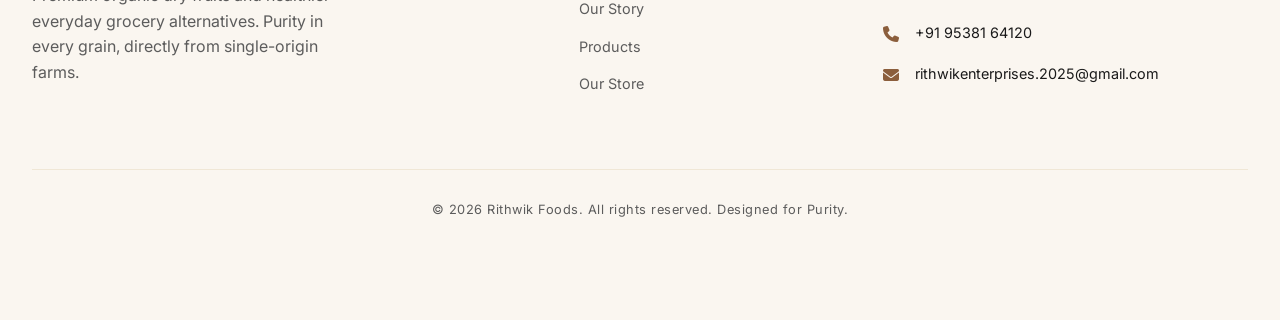
==== commit 648e5a0a: "Remove social links from footer and update copyright year to 2026" ====
--- a/index.html
+++ b/index.html
@@ -320,11 +320,7 @@
                         </div>
                     </a>
                     <p>Premium organic dry fruits and healthier everyday grocery alternatives. Purity in every grain, directly from single-origin farms.</p>
-                    <div class="social-links">
-                        <a href="#" aria-label="Instagram"><i class="fa-brands fa-instagram"></i></a>
-                        <a href="#" aria-label="Facebook"><i class="fa-brands fa-facebook"></i></a>
-                        <a href="#" aria-label="Twitter"><i class="fa-brands fa-x-twitter"></i></a>
-                    </div>
+
                 </div>
 
                 <!-- Column 2: Quick Links -->
@@ -358,7 +354,7 @@
                 </div>
             </div>
             <div class="footer-bottom">
-                <p>&copy; 2024 Rithwik Foods. All rights reserved. Designed for Purity.</p>
+                <p>&copy; 2026 Rithwik Foods. All rights reserved. Designed for Purity.</p>
             </div>
         </div>
     </footer>
--- a/style.css
+++ b/style.css
@@ -1217,6 +1217,10 @@
 
 .scrolled .logo-img, .scrolled-permanent .logo-img {
     filter: none !important;
+}
+
+.mobile-toggle {
+    display: none;
 }
 
 /* Ensure mobile toggle is visible on scrolled header */
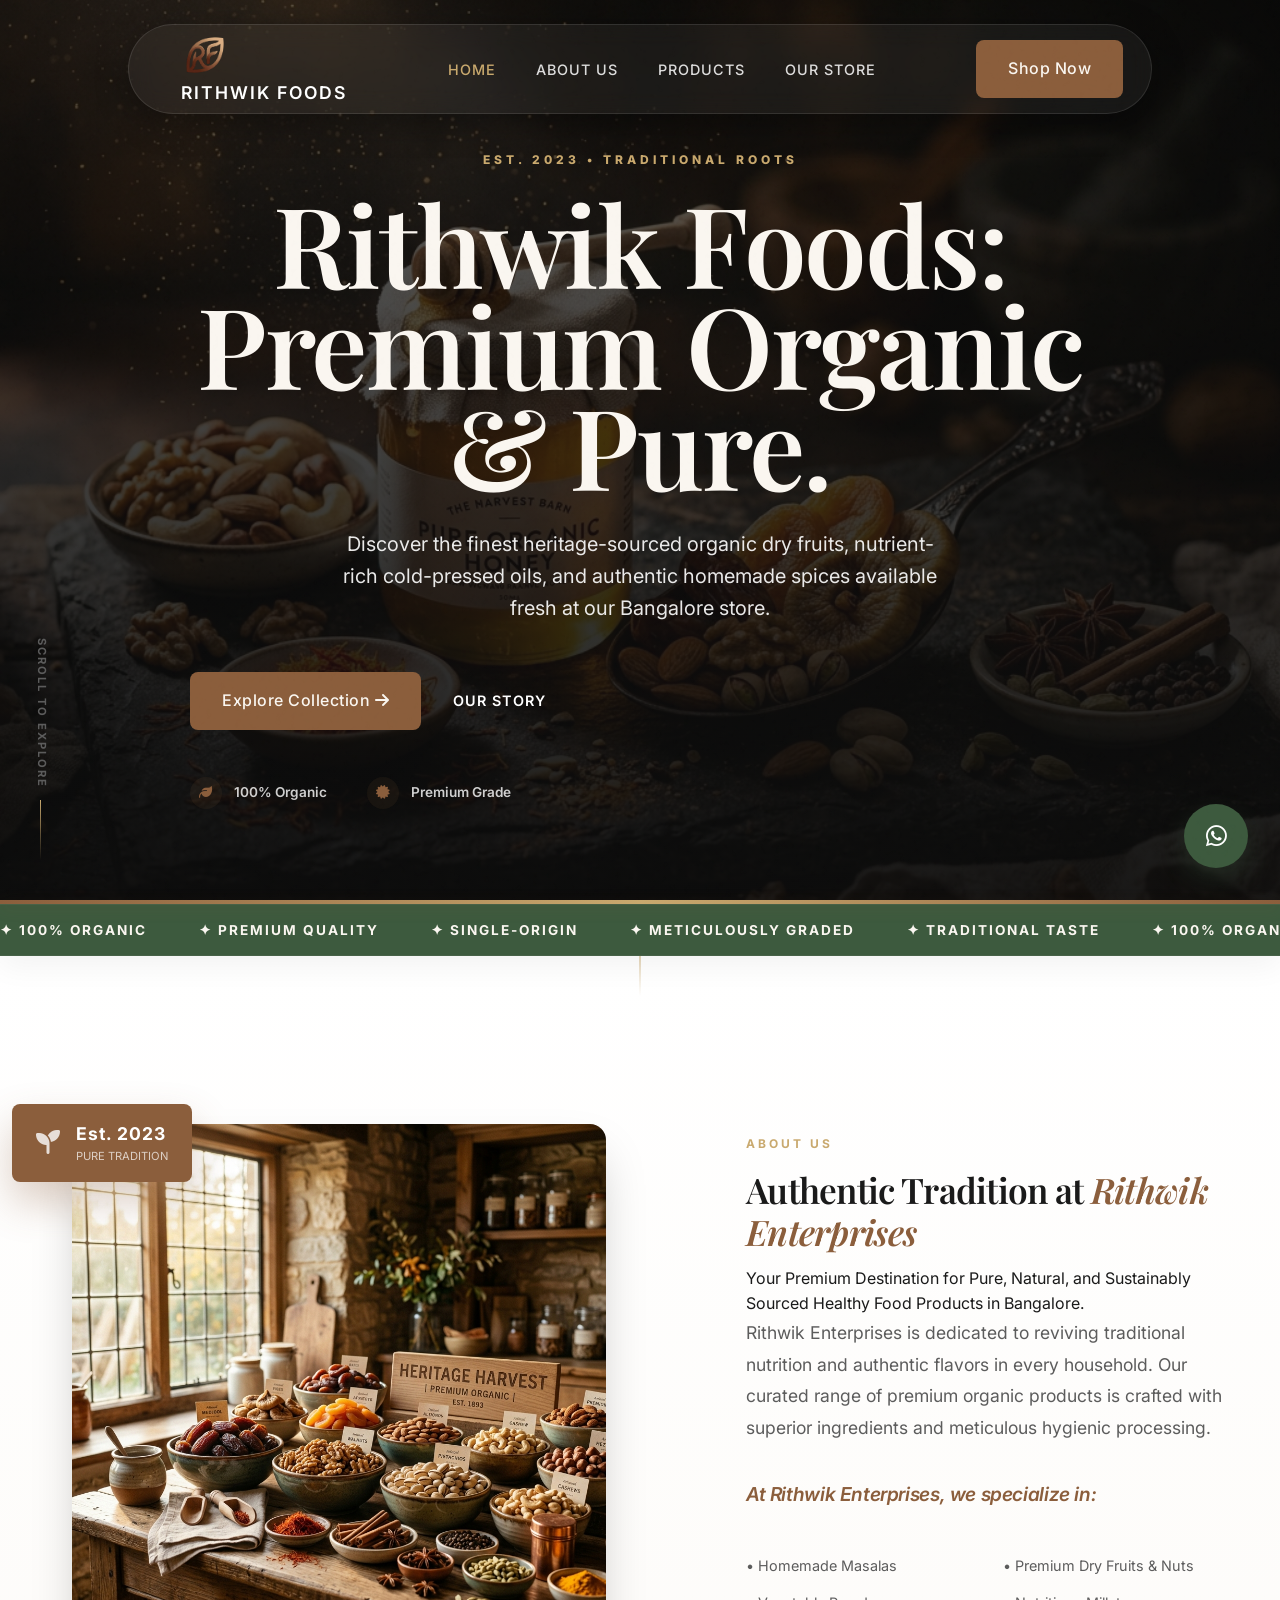
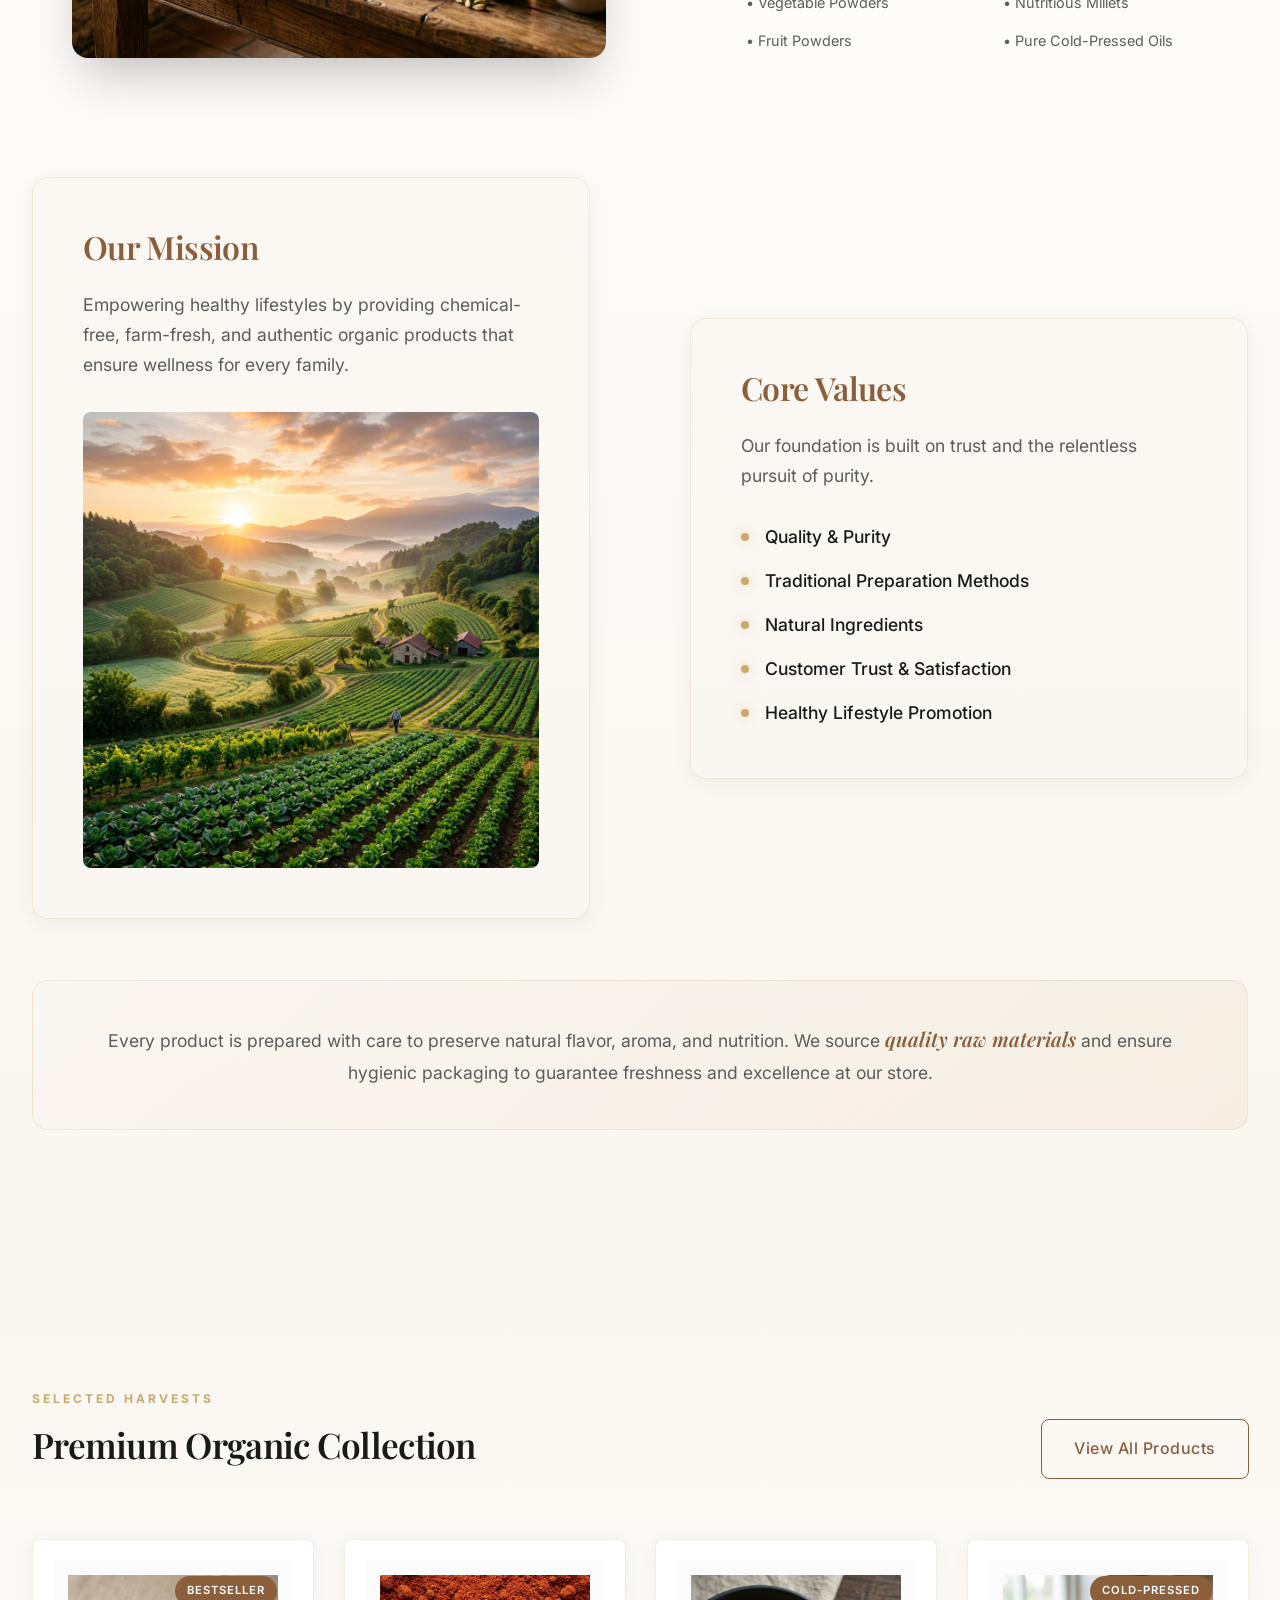
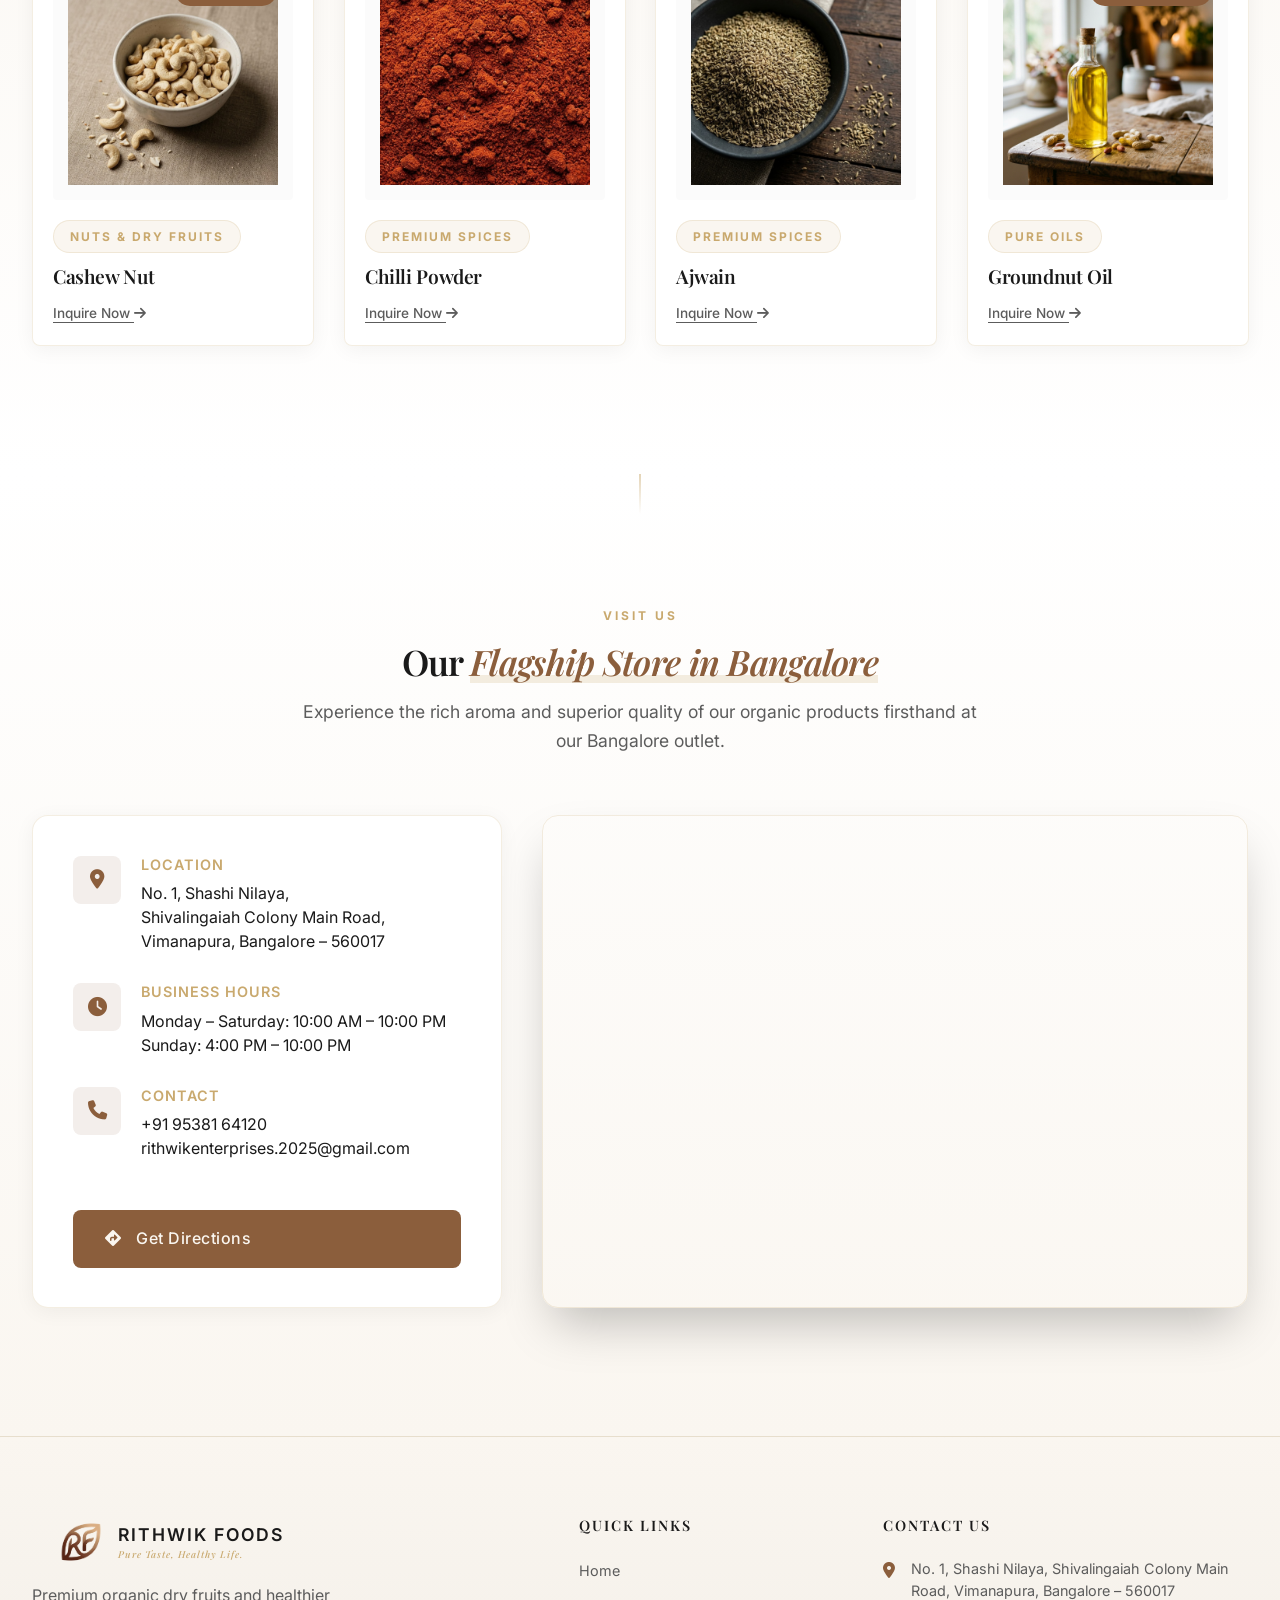
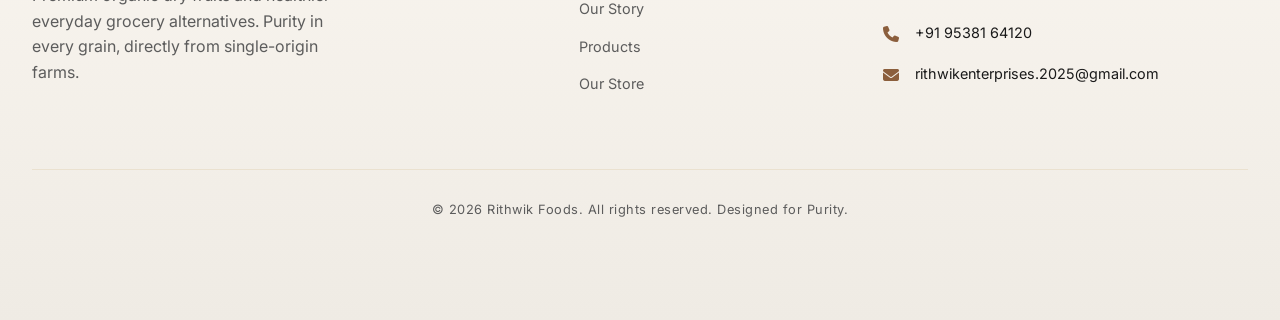
==== commit 5ad494b6: "Remove delivery/doorstep references from home page since business is store-only" ====
--- a/index.html
+++ b/index.html
@@ -63,7 +63,7 @@
                         <span class="text-line">Rithwik Foods:</span>
                         <span class="text-line italic-line">Premium Organic & Pure.</span>
                     </h1>
-                    <p class="hero-subtitle">Discover the finest heritage-sourced organic dry fruits, nutrient-rich cold-pressed oils, and authentic homemade spices delivered fresh across Bangalore.</p>
+                    <p class="hero-subtitle">Discover the finest heritage-sourced organic dry fruits, nutrient-rich cold-pressed oils, and authentic homemade spices available fresh at our Bangalore store.</p>
                     <div class="hero-actions">
                         <div class="action-group">
                             <a href="collection.html" class="btn btn-primary magnetic">
@@ -181,7 +181,7 @@
             </div>
 
             <div class="about-closing reveal reveal-up" style="margin-top: 60px;">
-                <p>Every product is prepared with care to preserve natural flavor, aroma, and nutrition. We source <span class="highlight-text" style="color: var(--color-primary); font-weight: 600;">quality raw materials</span> and ensure hygienic packaging to deliver freshness and excellence to your doorstep.</p>
+                <p>Every product is prepared with care to preserve natural flavor, aroma, and nutrition. We source <span class="highlight-text" style="color: var(--color-primary); font-weight: 600;">quality raw materials</span> and ensure hygienic packaging to guarantee freshness and excellence at our store.</p>
             </div>
         </div>
     </section>
--- a/style.css
+++ b/style.css
@@ -1007,7 +1007,7 @@
 
 /* --- Editorial Grid (Legacy removed) --- */
 .editorial-section {
-    background-color: var(--color-white);
+    background: linear-gradient(to bottom, #FFFFFF 0%, var(--color-background) 100%);
     position: relative;
 }
 
@@ -1065,7 +1065,7 @@
 
 /* --- Premium Products Grid --- */
 .collection-section {
-    background-color: var(--color-background);
+    background: linear-gradient(to bottom, var(--color-background) 0%, #FFFFFF 100%);
 }
 
 .collection-header {
@@ -1183,6 +1183,10 @@
     .nav-links {
         display: flex;
     }
+    .logo {
+        margin-left: 24px;
+        outline: none;
+    }
 }
 
 .nav-link {
@@ -1220,7 +1224,7 @@
 }
 
 .mobile-toggle {
-    display: none;
+    display: none !important;
 }
 
 /* Ensure mobile toggle is visible on scrolled header */
@@ -1756,7 +1760,7 @@
 /* Main Footer */
 
 .main-footer {
-    background-color: var(--color-background);
+    background: linear-gradient(to bottom, var(--color-background) 0%, #EFEBE4 100%);
     padding: 80px 0 100px; /* Space for bottom nav */
     border-top: 1px solid var(--glass-border);
 }
@@ -2740,7 +2744,7 @@
 
 /* Store Section Styles */
 .store-section {
-    background-color: var(--color-background);
+    background: linear-gradient(to bottom, #FFFFFF 0%, var(--color-background) 100%);
     position: relative;
     overflow: hidden;
 }
